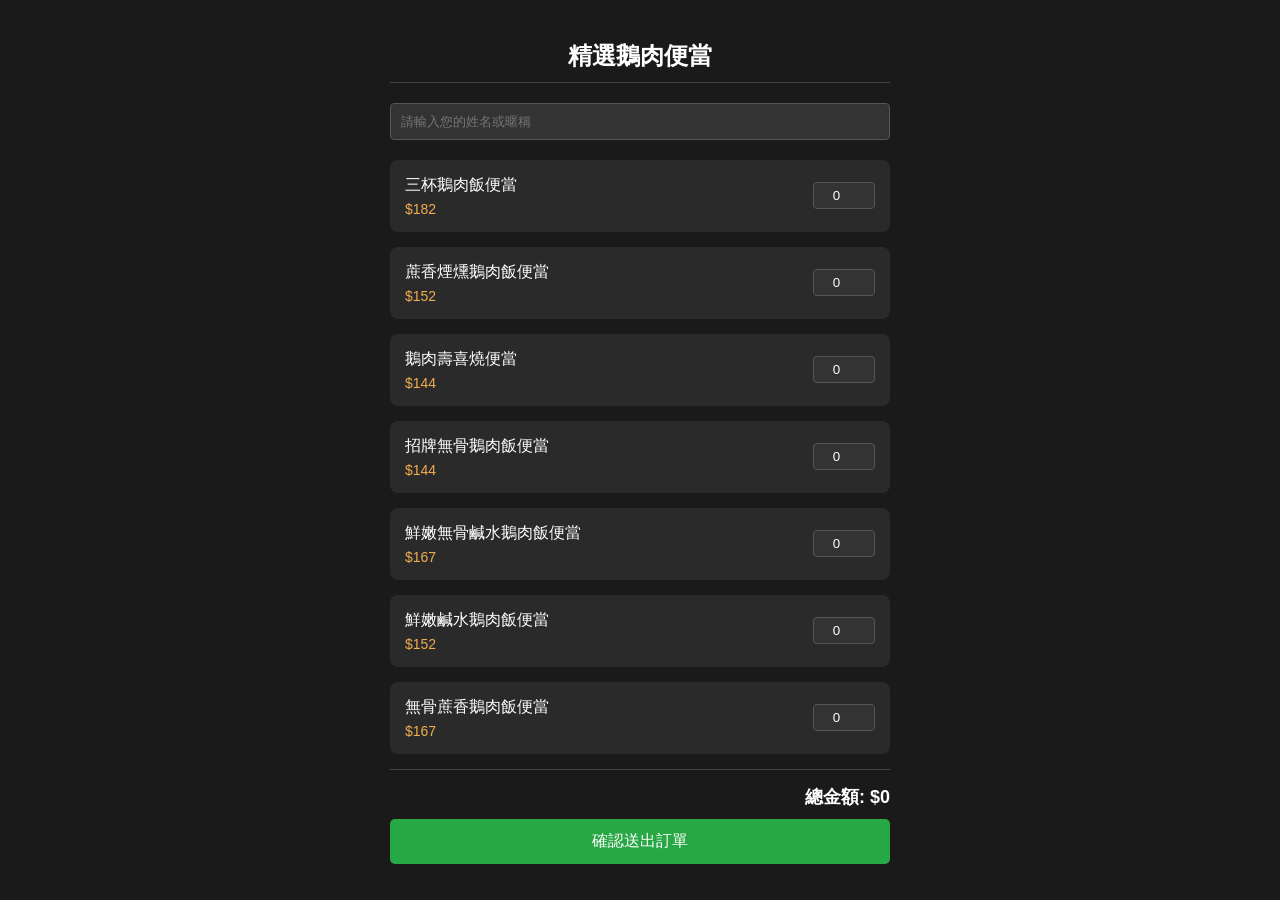
==== index.html @ 9e6af5a5 "Create index.html" ====
<!DOCTYPE html>
<html lang="zh-TW">
<head>
    <meta charset="UTF-8">
    <meta name="viewport" content="width=device-width, initial-scale=1.0">
    <title>精選鵝肉便當 點餐系統</title>
    <style>
        body { font-family: sans-serif; background-color: #1a1a1a; color: #fff; padding: 20px; max-width: 500px; margin: auto; }
        h2 { text-align: center; border-bottom: 1px solid #444; padding-bottom: 10px; }
        .menu-item { display: flex; justify-content: space-between; align-items: center; margin-bottom: 15px; background: #2a2a2a; padding: 15px; border-radius: 8px; }
        .item-info { flex-grow: 1; }
        .item-name { font-size: 16px; margin-bottom: 5px; }
        .item-price { color: #f0ad4e; font-size: 14px; }
        input[type="number"] { width: 50px; padding: 5px; text-align: center; border-radius: 4px; border: 1px solid #555; background: #333; color: white; }
        .input-group { margin-bottom: 20px; }
        .input-group input[type="text"] { width: 100%; padding: 10px; box-sizing: border-box; border-radius: 4px; border: 1px solid #555; background: #333; color: white; }
        .footer { position: sticky; bottom: 0; background: #1a1a1a; padding: 15px 0; border-top: 1px solid #444; }
        .total { font-size: 18px; font-weight: bold; margin-bottom: 10px; text-align: right; }
        button { width: 100%; padding: 12px; background-color: #28a745; color: white; border: none; font-size: 16px; border-radius: 5px; cursor: pointer; }
        button:disabled { background-color: #555; cursor: not-allowed; }
    </style>
</head>
<body>

    <h2>精選鵝肉便當</h2>
    
    <div class="input-group">
        <input type="text" id="userName" placeholder="請輸入您的姓名或暱稱" required>
    </div>

    <div id="menu"></div>

    <div class="footer">
        <div class="total">總金額: $<span id="totalPrice">0</span></div>
        <button id="submitBtn" onclick="submitOrder()">確認送出訂單</button>
    </div>

    <script>
        // 菜單資料
        const menuItems = [
            { id: "item1", name: "三杯鵝肉飯便當", price: 182 },
            { id: "item2", name: "蔗香煙燻鵝肉飯便當", price: 152 },
            { id: "item3", name: "鵝肉壽喜燒便當", price: 144 },
            { id: "item4", name: "招牌無骨鵝肉飯便當", price: 144 },
            { id: "item5", name: "鮮嫩無骨鹹水鵝肉飯便當", price: 167 },
            { id: "item6", name: "鮮嫩鹹水鵝肉飯便當", price: 152 },
            { id: "item7", name: "無骨蔗香鵝肉飯便當", price: 167 }
        ];

        // 渲染菜單
        const menuContainer = document.getElementById('menu');
        menuItems.forEach(item => {
            menuContainer.innerHTML += `
                <div class="menu-item">
                    <div class="item-info">
                        <div class="item-name">${item.name}</div>
                        <div class="item-price">$${item.price}</div>
                    </div>
                    <input type="number" id="${item.id}" min="0" value="0" onchange="calculateTotal()">
                </div>
            `;
        });

        // 計算總金額
        function calculateTotal() {
            let total = 0;
            menuItems.forEach(item => {
                const qty = parseInt(document.getElementById(item.id).value) || 0;
                total += qty * item.price;
            });
            document.getElementById('totalPrice').innerText = total;
        }

        // 送出訂單
        function submitOrder() {
            const userName = document.getElementById('userName').value.trim();
            if (!userName) {
                alert("請輸入姓名！");
                return;
            }

            let orderData = { name: userName, totalPrice: document.getElementById('totalPrice').innerText };
            let hasItem = false;

            menuItems.forEach(item => {
                const qty = parseInt(document.getElementById(item.id).value) || 0;
                orderData[item.id] = qty;
                if (qty > 0) hasItem = true;
            });

            if (!hasItem) {
                alert("請至少點一份餐點！");
                return;
            }

            const btn = document.getElementById('submitBtn');
            btn.innerText = "送出中...";
            btn.disabled = true;

            // ★★★ 請將下方的網址替換為您的 Google Apps Script 部署網址 ★★★
            const scriptUrl = "YOUR_GOOGLE_SCRIPT_URL";

            fetch(scriptUrl, {
                method: 'POST',
                body: JSON.stringify(orderData),
                headers: { 'Content-Type': 'text/plain;charset=utf-8' }
            })
            .then(response => response.json())
            .then(data => {
                if (data.result === "success") {
                    alert("訂單送出成功！");
                    window.location.reload(); // 重置頁面
                }
            })
            .catch(error => {
                alert("送出失敗，請檢查網路連線。");
                btn.innerText = "確認送出訂單";
                btn.disabled = false;
            });
        }
    </script>
</body>
</html>
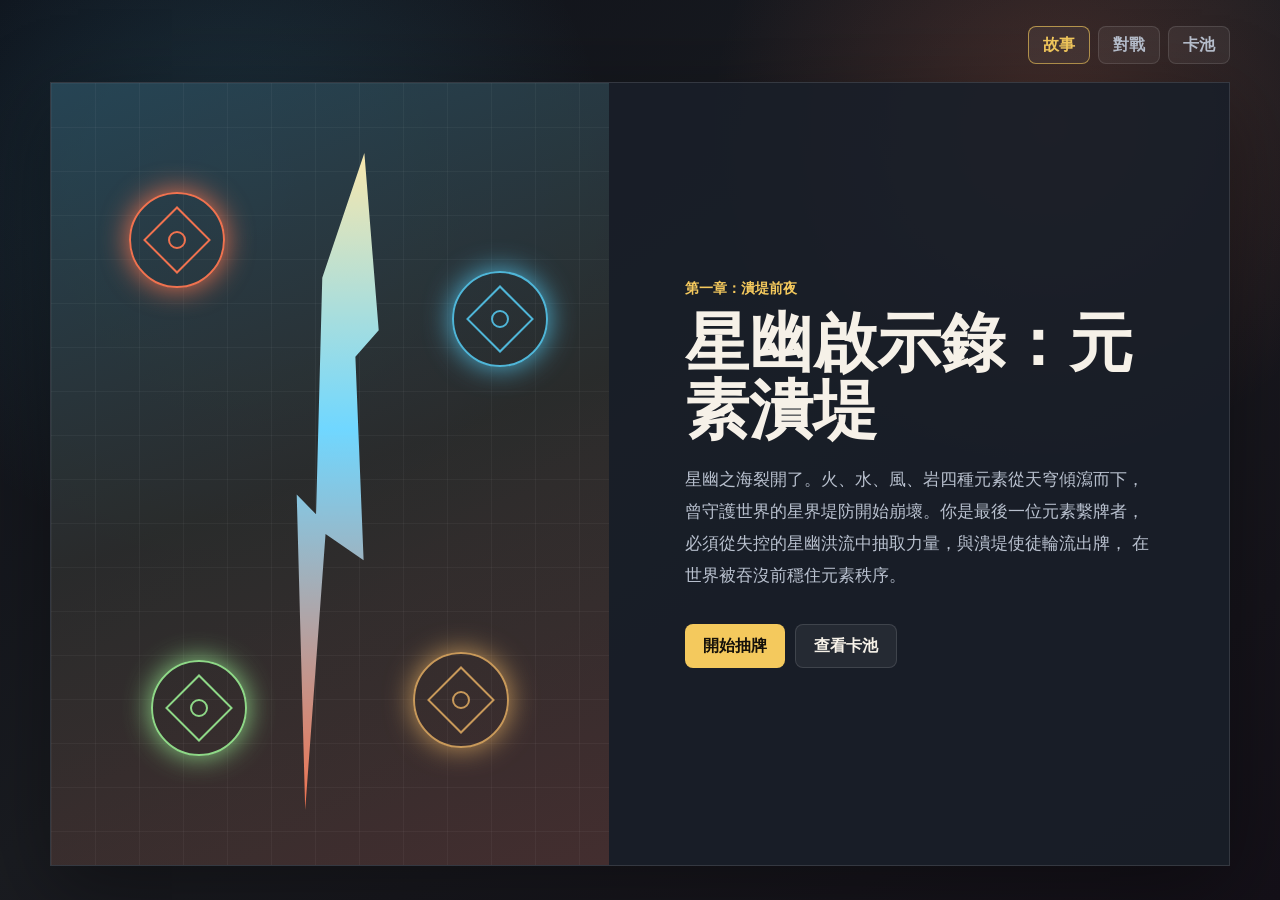
==== commit e79ba84a: "Add files via upload" ====
--- a/index.html
+++ b/index.html
@@ -1,123 +1,110 @@
-<!DOCTYPE html>
-<html lang="zh-TW">
-<head>
-    <meta charset="UTF-8">
-    <meta name="viewport" content="width=device-width, initial-scale=1.0">
-    <title>精選鵝肉便當 點餐系統</title>
-    <style>
-        body { font-family: sans-serif; background-color: #1a1a1a; color: #fff; padding: 20px; max-width: 500px; margin: auto; }
-        h2 { text-align: center; border-bottom: 1px solid #444; padding-bottom: 10px; }
-        .menu-item { display: flex; justify-content: space-between; align-items: center; margin-bottom: 15px; background: #2a2a2a; padding: 15px; border-radius: 8px; }
-        .item-info { flex-grow: 1; }
-        .item-name { font-size: 16px; margin-bottom: 5px; }
-        .item-price { color: #f0ad4e; font-size: 14px; }
-        input[type="number"] { width: 50px; padding: 5px; text-align: center; border-radius: 4px; border: 1px solid #555; background: #333; color: white; }
-        .input-group { margin-bottom: 20px; }
-        .input-group input[type="text"] { width: 100%; padding: 10px; box-sizing: border-box; border-radius: 4px; border: 1px solid #555; background: #333; color: white; }
-        .footer { position: sticky; bottom: 0; background: #1a1a1a; padding: 15px 0; border-top: 1px solid #444; }
-        .total { font-size: 18px; font-weight: bold; margin-bottom: 10px; text-align: right; }
-        button { width: 100%; padding: 12px; background-color: #28a745; color: white; border: none; font-size: 16px; border-radius: 5px; cursor: pointer; }
-        button:disabled { background-color: #555; cursor: not-allowed; }
-    </style>
-</head>
-<body>
+<!doctype html>
+<html lang="zh-Hant">
+  <head>
+    <meta charset="utf-8">
+    <meta name="viewport" content="width=device-width, initial-scale=1">
+    <title>星幽啟示錄：元素潰堤</title>
+    <link rel="stylesheet" href="styles.css">
+  </head>
+  <body>
+    <main class="game-shell">
+      <nav class="top-nav" aria-label="主要頁面">
+        <button class="nav-button is-active" data-view="storyPanel">故事</button>
+        <button class="nav-button" data-view="battlePanel">對戰</button>
+        <button class="nav-button" data-view="libraryPanel">卡池</button>
+      </nav>
 
-    <h2>精選鵝肉便當</h2>
-    
-    <div class="input-group">
-        <input type="text" id="userName" placeholder="請輸入您的姓名或暱稱" required>
-    </div>
+      <section class="story-panel view-panel" id="storyPanel" aria-label="故事序章">
+        <div class="story-art" aria-hidden="true">
+          <div class="rift"></div>
+          <div class="sigil sigil-fire"></div>
+          <div class="sigil sigil-water"></div>
+          <div class="sigil sigil-wind"></div>
+          <div class="sigil sigil-earth"></div>
+        </div>
+        <div class="story-copy">
+          <p class="kicker">第一章：潰堤前夜</p>
+          <h1>星幽啟示錄：元素潰堤</h1>
+          <p>
+            星幽之海裂開了。火、水、風、岩四種元素從天穹傾瀉而下，
+            曾守護世界的星界堤防開始崩壞。你是最後一位元素繫牌者，
+            必須從失控的星幽洪流中抽取力量，與潰堤使徒輪流出牌，
+            在世界被吞沒前穩住元素秩序。
+          </p>
+          <div class="story-actions">
+            <button class="primary-button" id="beginButton">開始抽牌</button>
+            <button class="ghost-button" data-view="libraryPanel">查看卡池</button>
+          </div>
+        </div>
+      </section>
 
-    <div id="menu"></div>
+      <section class="battle-panel view-panel is-hidden" id="battlePanel" aria-label="卡牌對戰">
+        <header class="battle-header">
+          <div>
+            <p class="kicker">星幽裂隙戰</p>
+            <h2>輪流出卡，壓制潰堤</h2>
+          </div>
+          <div class="header-actions">
+            <button class="ghost-button" id="restartButton">重新開始</button>
+          </div>
+        </header>
 
-    <div class="footer">
-        <div class="total">總金額: $<span id="totalPrice">0</span></div>
-        <button id="submitBtn" onclick="submitOrder()">確認送出訂單</button>
-    </div>
+        <div class="deck-strip" aria-label="牌堆狀態">
+          <span>玩家牌堆 <strong id="playerDeckCount">0</strong></span>
+          <span>電腦牌堆 <strong id="enemyDeckCount">0</strong></span>
+          <span>卡池種類 <strong id="poolCount">0</strong></span>
+        </div>
 
-    <script>
-        // 菜單資料
-        const menuItems = [
-            { id: "item1", name: "三杯鵝肉飯便當", price: 182 },
-            { id: "item2", name: "蔗香煙燻鵝肉飯便當", price: 152 },
-            { id: "item3", name: "鵝肉壽喜燒便當", price: 144 },
-            { id: "item4", name: "招牌無骨鵝肉飯便當", price: 144 },
-            { id: "item5", name: "鮮嫩無骨鹹水鵝肉飯便當", price: 167 },
-            { id: "item6", name: "鮮嫩鹹水鵝肉飯便當", price: 152 },
-            { id: "item7", name: "無骨蔗香鵝肉飯便當", price: 167 }
-        ];
+        <div class="scoreboard">
+          <article class="fighter">
+            <span>玩家</span>
+            <strong id="playerHp">30</strong>
+            <small>穩定值</small>
+          </article>
+          <article class="turn-status" id="turnStatus">等待抽牌</article>
+          <article class="fighter opponent">
+            <span>潰堤使徒</span>
+            <strong id="enemyHp">30</strong>
+            <small>崩壞值</small>
+          </article>
+        </div>
 
-        // 渲染菜單
-        const menuContainer = document.getElementById('menu');
-        menuItems.forEach(item => {
-            menuContainer.innerHTML += `
-                <div class="menu-item">
-                    <div class="item-info">
-                        <div class="item-name">${item.name}</div>
-                        <div class="item-price">$${item.price}</div>
-                    </div>
-                    <input type="number" id="${item.id}" min="0" value="0" onchange="calculateTotal()">
-                </div>
-            `;
-        });
+        <div class="table">
+          <section class="zone enemy-zone">
+            <h3>電腦手牌</h3>
+            <div class="enemy-hand" id="enemyHand"></div>
+          </section>
 
-        // 計算總金額
-        function calculateTotal() {
-            let total = 0;
-            menuItems.forEach(item => {
-                const qty = parseInt(document.getElementById(item.id).value) || 0;
-                total += qty * item.price;
-            });
-            document.getElementById('totalPrice').innerText = total;
-        }
+          <section class="duel-line">
+            <div class="played-card" id="playerPlayed">玩家尚未出牌</div>
+            <div class="round-log" id="roundLog">抽牌後，玩家先出卡。</div>
+            <div class="played-card enemy-played" id="enemyPlayed">電腦尚未出牌</div>
+          </section>
 
-        // 送出訂單
-        function submitOrder() {
-            const userName = document.getElementById('userName').value.trim();
-            if (!userName) {
-                alert("請輸入姓名！");
-                return;
-            }
+          <section class="zone player-zone">
+            <div class="zone-title">
+              <h3>玩家手牌</h3>
+              <button class="primary-button" id="drawButton">從卡池抽 5 張牌</button>
+            </div>
+            <div class="hand" id="playerHand"></div>
+          </section>
+        </div>
+      </section>
 
-            let orderData = { name: userName, totalPrice: document.getElementById('totalPrice').innerText };
-            let hasItem = false;
+      <section class="library-panel view-panel is-hidden" id="libraryPanel" aria-label="卡片預覽">
+        <header class="battle-header">
+          <div>
+            <p class="kicker">元素卡池</p>
+            <h2>卡片預覽與管理基礎</h2>
+          </div>
+          <button class="primary-button" data-view="battlePanel">回到對戰</button>
+        </header>
+        <div class="library-summary" id="librarySummary"></div>
+        <div class="library-grid" id="cardLibrary"></div>
+      </section>
+    </main>
 
-            menuItems.forEach(item => {
-                const qty = parseInt(document.getElementById(item.id).value) || 0;
-                orderData[item.id] = qty;
-                if (qty > 0) hasItem = true;
-            });
-
-            if (!hasItem) {
-                alert("請至少點一份餐點！");
-                return;
-            }
-
-            const btn = document.getElementById('submitBtn');
-            btn.innerText = "送出中...";
-            btn.disabled = true;
-
-            // ★★★ 請將下方的網址替換為您的 Google Apps Script 部署網址 ★★★
-            const scriptUrl = "YOUR_GOOGLE_SCRIPT_URL";
-
-            fetch(scriptUrl, {
-                method: 'POST',
-                body: JSON.stringify(orderData),
-                headers: { 'Content-Type': 'text/plain;charset=utf-8' }
-            })
-            .then(response => response.json())
-            .then(data => {
-                if (data.result === "success") {
-                    alert("訂單送出成功！");
-                    window.location.reload(); // 重置頁面
-                }
-            })
-            .catch(error => {
-                alert("送出失敗，請檢查網路連線。");
-                btn.innerText = "確認送出訂單";
-                btn.disabled = false;
-            });
-        }
-    </script>
-</body>
+    <script src="data/cardPool.js"></script>
+    <script src="script.js"></script>
+  </body>
 </html>
--- a/styles.css
+++ b/styles.css
@@ -0,0 +1,542 @@
+:root {
+  color-scheme: dark;
+  font-family: "Microsoft JhengHei", "Noto Sans TC", system-ui, sans-serif;
+  --bg: #10131a;
+  --panel: rgba(25, 30, 41, 0.9);
+  --panel-strong: #202636;
+  --line: rgba(255, 255, 255, 0.12);
+  --text: #f6f1e8;
+  --muted: #b9c1cf;
+  --accent: #f4c95d;
+  --danger: #ef6f6c;
+  --water: #4fb6d8;
+  --wind: #8ed887;
+  --earth: #c8995a;
+  --fire: #f0724f;
+  --collapse: #d66ce8;
+}
+
+* {
+  box-sizing: border-box;
+}
+
+body {
+  margin: 0;
+  min-height: 100vh;
+  color: var(--text);
+  background:
+    radial-gradient(circle at 18% 20%, rgba(79, 182, 216, 0.18), transparent 30%),
+    radial-gradient(circle at 82% 14%, rgba(240, 114, 79, 0.2), transparent 26%),
+    linear-gradient(145deg, #0d1018 0%, #1a1c21 48%, #141018 100%);
+}
+
+button {
+  border: 0;
+  color: inherit;
+  font: inherit;
+  cursor: pointer;
+}
+
+.game-shell {
+  width: min(1180px, calc(100% - 32px));
+  min-height: 100vh;
+  margin: 0 auto;
+  padding: 24px 0 32px;
+  display: grid;
+  align-items: center;
+  gap: 14px;
+}
+
+.top-nav {
+  display: flex;
+  gap: 8px;
+  justify-content: flex-end;
+}
+
+.nav-button {
+  min-height: 38px;
+  border: 1px solid var(--line);
+  border-radius: 8px;
+  padding: 0 14px;
+  background: rgba(255, 255, 255, 0.06);
+  color: var(--muted);
+  font-weight: 800;
+}
+
+.nav-button.is-active {
+  border-color: rgba(244, 201, 93, 0.65);
+  color: var(--accent);
+}
+
+.story-panel,
+.battle-panel,
+.library-panel {
+  overflow: hidden;
+  border: 1px solid var(--line);
+  background: var(--panel);
+  box-shadow: 0 24px 80px rgba(0, 0, 0, 0.38);
+}
+
+.story-panel {
+  min-height: calc(100vh - 116px);
+  display: grid;
+  grid-template-columns: minmax(300px, 0.9fr) minmax(340px, 1fr);
+}
+
+.story-art {
+  position: relative;
+  min-height: 420px;
+  background:
+    linear-gradient(rgba(255, 255, 255, 0.04) 1px, transparent 1px),
+    linear-gradient(90deg, rgba(255, 255, 255, 0.04) 1px, transparent 1px),
+    linear-gradient(160deg, rgba(79, 182, 216, 0.25), rgba(244, 201, 93, 0.08), rgba(240, 114, 79, 0.2));
+  background-size: 44px 44px, 44px 44px, auto;
+}
+
+.rift {
+  position: absolute;
+  inset: 9% 38% 7% 40%;
+  transform: skewX(-8deg);
+  background: linear-gradient(#f8e7ad, #70d7ff 42%, #f0724f);
+  filter: drop-shadow(0 0 28px rgba(112, 215, 255, 0.7));
+  clip-path: polygon(36% 0, 68% 27%, 52% 31%, 82% 62%, 48% 58%, 63% 100%, 20% 52%, 38% 55%, 16% 19%);
+}
+
+.sigil {
+  position: absolute;
+  width: 96px;
+  aspect-ratio: 1;
+  border: 2px solid currentColor;
+  border-radius: 50%;
+  box-shadow: 0 0 28px currentColor;
+}
+
+.sigil::before,
+.sigil::after {
+  content: "";
+  position: absolute;
+  inset: 22px;
+  border: 2px solid currentColor;
+  transform: rotate(45deg);
+}
+
+.sigil::after {
+  inset: 37px;
+  border-radius: 50%;
+  transform: none;
+}
+
+.sigil-fire {
+  top: 14%;
+  left: 14%;
+  color: var(--fire);
+}
+
+.sigil-water {
+  right: 11%;
+  top: 24%;
+  color: var(--water);
+}
+
+.sigil-wind {
+  left: 18%;
+  bottom: 14%;
+  color: var(--wind);
+}
+
+.sigil-earth {
+  right: 18%;
+  bottom: 15%;
+  color: var(--earth);
+}
+
+.story-copy {
+  padding: clamp(32px, 6vw, 76px);
+  display: flex;
+  flex-direction: column;
+  justify-content: center;
+}
+
+.kicker {
+  margin: 0 0 12px;
+  color: var(--accent);
+  font-size: 0.86rem;
+  font-weight: 700;
+  letter-spacing: 0;
+}
+
+h1,
+h2,
+h3,
+p {
+  margin-top: 0;
+}
+
+h1 {
+  margin-bottom: 20px;
+  font-size: clamp(2.2rem, 5vw, 4.8rem);
+  line-height: 1.05;
+}
+
+h2 {
+  margin-bottom: 0;
+  font-size: clamp(1.45rem, 3vw, 2.3rem);
+}
+
+h3 {
+  margin-bottom: 12px;
+  font-size: 1rem;
+  color: var(--muted);
+}
+
+.story-copy p:not(.kicker) {
+  max-width: 58ch;
+  color: var(--muted);
+  font-size: 1.05rem;
+  line-height: 1.9;
+}
+
+.story-actions,
+.header-actions {
+  display: flex;
+  flex-wrap: wrap;
+  gap: 10px;
+  margin-top: 16px;
+}
+
+.header-actions {
+  margin-top: 0;
+}
+
+.primary-button,
+.ghost-button {
+  min-height: 44px;
+  border-radius: 8px;
+  padding: 0 18px;
+  font-weight: 800;
+}
+
+.primary-button {
+  background: var(--accent);
+  color: #15110a;
+}
+
+.primary-button:disabled {
+  cursor: default;
+  opacity: 0.45;
+}
+
+.ghost-button {
+  border: 1px solid var(--line);
+  background: rgba(255, 255, 255, 0.06);
+}
+
+.is-hidden {
+  display: none;
+}
+
+.battle-panel,
+.library-panel {
+  min-height: calc(100vh - 116px);
+  padding: clamp(18px, 3vw, 32px);
+}
+
+.battle-header,
+.zone-title,
+.scoreboard,
+.duel-line,
+.deck-strip,
+.library-summary {
+  display: flex;
+  align-items: center;
+  justify-content: space-between;
+  gap: 16px;
+}
+
+.deck-strip,
+.library-summary {
+  margin-top: 18px;
+  border: 1px solid var(--line);
+  border-radius: 8px;
+  padding: 12px 16px;
+  background: rgba(255, 255, 255, 0.05);
+  color: var(--muted);
+}
+
+.deck-strip strong,
+.library-summary strong {
+  color: var(--accent);
+}
+
+.scoreboard {
+  margin: 24px 0;
+}
+
+.fighter,
+.turn-status {
+  min-height: 86px;
+  border: 1px solid var(--line);
+  border-radius: 8px;
+  background: rgba(255, 255, 255, 0.06);
+  padding: 16px;
+}
+
+.fighter {
+  width: min(240px, 30%);
+  display: grid;
+  gap: 4px;
+}
+
+.fighter span,
+.fighter small {
+  color: var(--muted);
+}
+
+.fighter strong {
+  font-size: 2rem;
+}
+
+.opponent strong {
+  color: var(--danger);
+}
+
+.turn-status {
+  flex: 1;
+  display: grid;
+  place-items: center;
+  color: var(--accent);
+  text-align: center;
+  font-weight: 800;
+}
+
+.table {
+  display: grid;
+  gap: 18px;
+}
+
+.zone {
+  border: 1px solid var(--line);
+  border-radius: 8px;
+  background: rgba(255, 255, 255, 0.04);
+  padding: 18px;
+}
+
+.hand,
+.enemy-hand,
+.library-grid {
+  display: grid;
+  grid-template-columns: repeat(5, minmax(120px, 1fr));
+  gap: 12px;
+}
+
+.library-grid {
+  grid-template-columns: repeat(auto-fit, minmax(210px, 1fr));
+  margin-top: 18px;
+}
+
+.enemy-hand {
+  grid-template-columns: repeat(5, minmax(72px, 1fr));
+}
+
+.card,
+.card-back,
+.played-card {
+  min-height: 164px;
+  border: 1px solid var(--line);
+  border-radius: 8px;
+  background: var(--panel-strong);
+}
+
+.card {
+  padding: 14px;
+  text-align: left;
+  transition: transform 160ms ease, border-color 160ms ease;
+}
+
+button.card:hover,
+button.card:focus-visible {
+  border-color: var(--accent);
+  outline: none;
+  transform: translateY(-3px);
+}
+
+.card strong {
+  display: block;
+  margin-bottom: 8px;
+  font-size: 1rem;
+}
+
+.card span {
+  display: inline-flex;
+  margin-bottom: 12px;
+  border-radius: 999px;
+  padding: 4px 8px;
+  background: rgba(255, 255, 255, 0.08);
+  color: var(--muted);
+  font-size: 0.8rem;
+}
+
+.card p {
+  margin-bottom: 14px;
+  color: var(--muted);
+  font-size: 0.9rem;
+  line-height: 1.55;
+}
+
+.card em {
+  color: var(--accent);
+  font-style: normal;
+  font-weight: 800;
+}
+
+.preview-card {
+  min-height: 290px;
+}
+
+.preview-card small {
+  display: block;
+  margin-top: 12px;
+  color: #d7d0c2;
+  line-height: 1.55;
+}
+
+.card-stats {
+  display: grid;
+  gap: 6px;
+  margin: 16px 0 0;
+}
+
+.card-stats div {
+  display: flex;
+  justify-content: space-between;
+  gap: 10px;
+  border-top: 1px solid var(--line);
+  padding-top: 6px;
+}
+
+.card-stats dt,
+.card-stats dd {
+  margin: 0;
+  color: var(--muted);
+  font-size: 0.82rem;
+}
+
+.card-stats dd {
+  color: var(--text);
+}
+
+.fire {
+  box-shadow: inset 0 5px 0 var(--fire);
+}
+
+.water {
+  box-shadow: inset 0 5px 0 var(--water);
+}
+
+.wind {
+  box-shadow: inset 0 5px 0 var(--wind);
+}
+
+.earth {
+  box-shadow: inset 0 5px 0 var(--earth);
+}
+
+.star {
+  box-shadow: inset 0 5px 0 var(--accent);
+}
+
+.collapse {
+  box-shadow: inset 0 5px 0 var(--collapse);
+}
+
+.card-back {
+  display: grid;
+  place-items: center;
+  color: rgba(255, 255, 255, 0.42);
+  font-size: 2rem;
+  font-weight: 900;
+}
+
+.duel-line {
+  align-items: stretch;
+}
+
+.played-card,
+.round-log {
+  flex: 1;
+  padding: 18px;
+}
+
+.played-card {
+  display: grid;
+  align-content: center;
+  color: var(--muted);
+}
+
+.round-log {
+  min-height: 164px;
+  border-radius: 8px;
+  background: rgba(244, 201, 93, 0.1);
+  color: #f9e8b9;
+  line-height: 1.65;
+}
+
+.log-line {
+  display: inline;
+}
+
+.log-player {
+  color: #a9ddff;
+}
+
+.log-enemy {
+  color: #ff9b92;
+}
+
+.log-system {
+  color: #f9e8b9;
+}
+
+@media (max-width: 820px) {
+  .game-shell {
+    width: min(100% - 20px, 1180px);
+    padding: 10px 0;
+  }
+
+  .top-nav {
+    justify-content: stretch;
+  }
+
+  .nav-button {
+    flex: 1;
+  }
+
+  .story-panel {
+    min-height: calc(100vh - 70px);
+    grid-template-columns: 1fr;
+  }
+
+  .story-art {
+    min-height: 260px;
+  }
+
+  .battle-header,
+  .scoreboard,
+  .duel-line,
+  .zone-title,
+  .deck-strip,
+  .library-summary {
+    align-items: stretch;
+    flex-direction: column;
+  }
+
+  .fighter {
+    width: 100%;
+  }
+
+  .hand,
+  .enemy-hand,
+  .library-grid {
+    grid-template-columns: 1fr;
+  }
+}
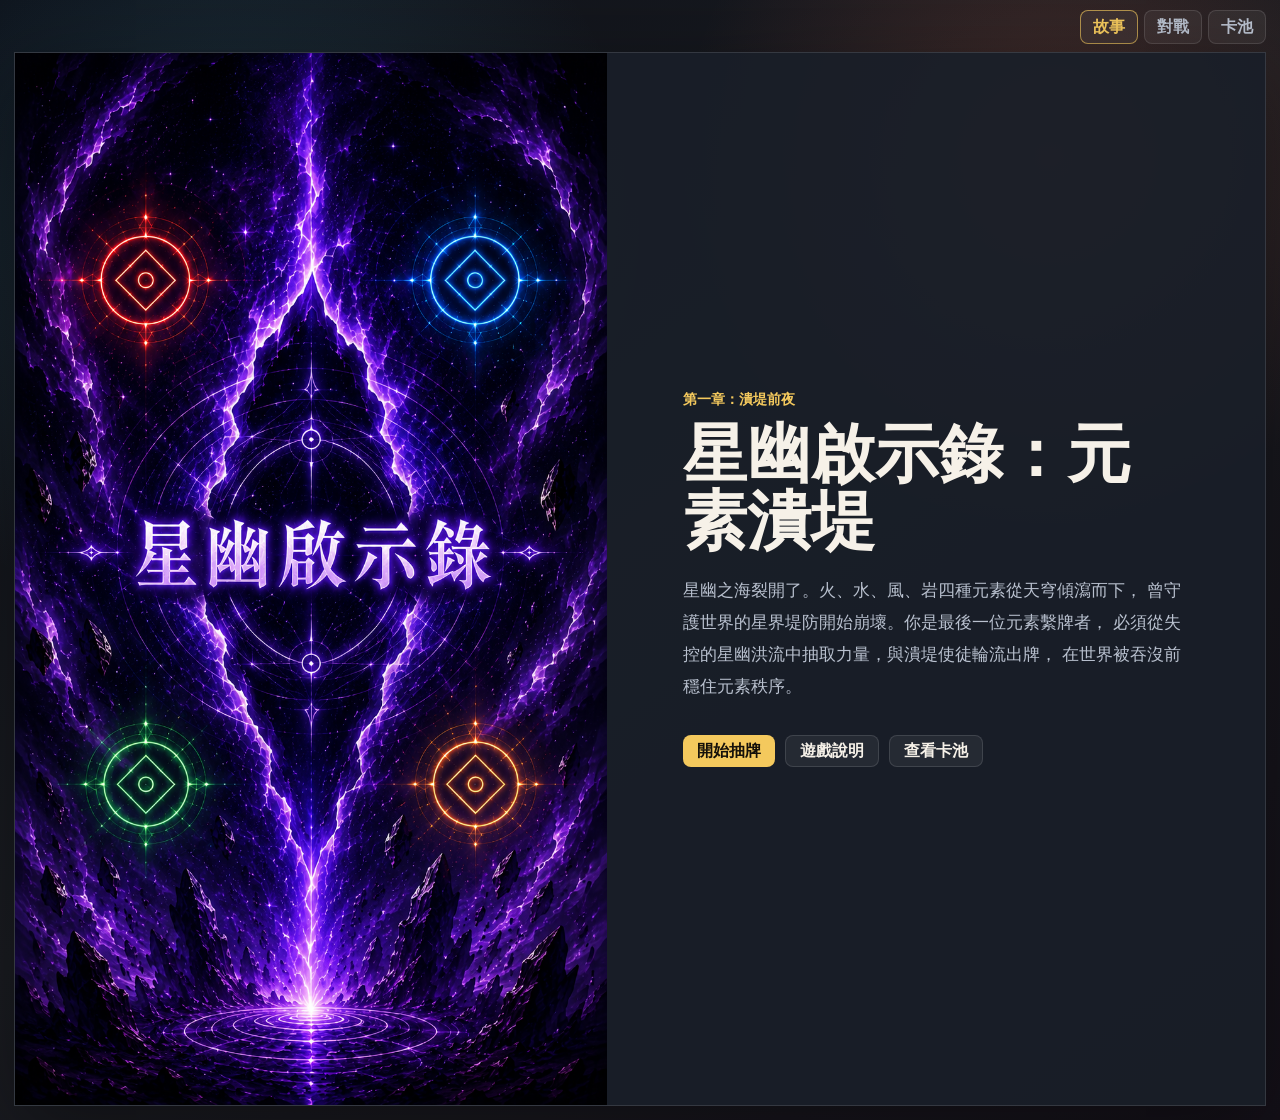
==== commit 2a5fa9a0: "Add files via upload" ====
--- a/index.html
+++ b/index.html
@@ -16,11 +16,7 @@
 
       <section class="story-panel view-panel" id="storyPanel" aria-label="故事序章">
         <div class="story-art" aria-hidden="true">
-          <div class="rift"></div>
-          <div class="sigil sigil-fire"></div>
-          <div class="sigil sigil-water"></div>
-          <div class="sigil sigil-wind"></div>
-          <div class="sigil sigil-earth"></div>
+          <img src="source-materials/images/ui/story-rift-cover.png" alt="">
         </div>
         <div class="story-copy">
           <p class="kicker">第一章：潰堤前夜</p>
@@ -33,7 +29,66 @@
           </p>
           <div class="story-actions">
             <button class="primary-button" id="beginButton">開始抽牌</button>
+            <button class="ghost-button" id="rulesButton" type="button">遊戲說明</button>
             <button class="ghost-button" data-view="libraryPanel">查看卡池</button>
+          </div>
+        </div>
+      </section>
+
+      <section class="rules-panel is-hidden" id="rulesPanel" aria-label="遊戲說明">
+        <div class="rules-dialog" role="dialog" aria-modal="true" aria-labelledby="rulesTitle">
+          <header class="rules-header">
+            <div>
+              <p class="kicker">星幽裂隙戰規則</p>
+              <h2 id="rulesTitle">遊戲說明</h2>
+            </div>
+            <button class="ghost-button" id="rulesCloseButton" type="button">關閉</button>
+          </header>
+
+          <div class="rules-content">
+            <section>
+              <h3>勝利目標</h3>
+              <p>玩家與潰堤使徒輪流出牌，將對方生命壓到 0。角色有兩個階段：第一階段被擊破後會轉入神獸型態並恢復 15 點生命；第二階段再次被擊破才會真正落敗。</p>
+            </section>
+
+            <section>
+              <h3>開局與抽牌</h3>
+              <p>開局先選一位元素使者，再抽 5 張起手牌。起手牌只會出現普通戰鬥卡，不會抽到神獸卡或元素使卡。第一輪 5 張手牌打完後，補牌會改為每次 2 張。</p>
+            </section>
+
+            <section>
+              <h3>牌池階段</h3>
+              <ul>
+                <li>起手階段：只會抽到普通戰鬥卡。</li>
+                <li>第一輪手牌打完後：神獸型態卡會混入雙方牌堆。</li>
+                <li>召喚元素使後：元素使卡會混入雙方牌堆。</li>
+              </ul>
+            </section>
+
+            <section>
+              <h3>出牌與效果</h3>
+              <p>玩家先出一張牌，電腦會在 3 秒後出牌。卡片的力量會造成傷害；有些卡會回復、增加護盾、先手加成，或造成反噬傷害。護盾會先抵擋一般傷害，但無法抵擋反噬、虛無與狂暴傷害。</p>
+            </section>
+
+            <section>
+              <h3>元素共鳴</h3>
+              <p>打出與目前元素使者同屬性的牌會累積 1 點共鳴；星幽與崩壞卡也會提供通用共鳴。共鳴達到 2 / 2 後，可以使用「召喚元素使」。</p>
+            </section>
+
+            <section>
+              <h3>召喚元素使</h3>
+              <p>召喚元素使會把元素使卡混入雙方牌堆，之後補牌才有機會抽到元素使卡。召喚時也會觸發該元素使的輔助效果，例如回復、護盾或反噬。</p>
+            </section>
+
+            <section>
+              <h3>神獸型態卡</h3>
+              <p>神獸卡不是起手牌。必須等第一輪手牌打完後，神獸型態卡才會進入牌堆。抽到神獸卡後可以像一般卡牌一樣打出，通常擁有較高力量或更強的附加效果。</p>
+            </section>
+
+            <section>
+              <h3>結束回合、虛無與狂暴</h3>
+              <p>沒有想出的牌時可以結束回合。牌堆與手牌都耗盡時會進入虛無吞噬，每輪受到逐步增加的不可防禦傷害。第 8 回合起進入元素狂暴，雙方每回合都會受到 4 點不可防禦傷害。</p>
+            </section>
           </div>
         </div>
       </section>
@@ -49,27 +104,45 @@
           </div>
         </header>
 
-        <div class="deck-strip" aria-label="牌堆狀態">
-          <span>玩家牌堆 <strong id="playerDeckCount">0</strong></span>
-          <span>電腦牌堆 <strong id="enemyDeckCount">0</strong></span>
-          <span>卡池種類 <strong id="poolCount">0</strong></span>
-        </div>
-
-        <div class="scoreboard">
-          <article class="fighter">
-            <span>玩家</span>
-            <strong id="playerHp">30</strong>
-            <small>穩定值</small>
-          </article>
-          <article class="turn-status" id="turnStatus">等待抽牌</article>
-          <article class="fighter opponent">
-            <span>潰堤使徒</span>
-            <strong id="enemyHp">30</strong>
-            <small>崩壞值</small>
-          </article>
-        </div>
-
-        <div class="table">
+        <div class="battle-layout">
+          <aside class="battle-sidebar">
+            <section class="envoy-select" aria-label="元素使者選擇">
+              <img class="envoy-portrait" id="selectedEnvoyPortrait" src="source-materials/images/envoys/fire_envoy_full.png" alt="火元素使者">
+              <div class="envoy-info">
+                <p class="kicker">元素使者</p>
+                <strong id="selectedEnvoyName">火焰女王</strong>
+                <p id="selectedEnvoyEffect">打出火元素卡可累積共鳴，滿載後召喚熾炎鳳凰。</p>
+              </div>
+              <div class="envoy-buttons" id="envoyButtons"></div>
+            </section>
+
+            <div class="deck-strip" aria-label="牌堆狀態">
+              <span>玩家牌堆 <strong id="playerDeckCount">0</strong></span>
+              <span>電腦牌堆 <strong id="enemyDeckCount">0</strong></span>
+              <span>卡池種類 <strong id="poolCount">0</strong></span>
+            </div>
+
+            <div class="battle-meters" aria-label="戰局狀態">
+              <article>
+                <span>玩家階段</span>
+                <strong id="playerPhase">一階</strong>
+              </article>
+              <article>
+                <span>元素共鳴</span>
+                <strong id="resonanceMeter">0 / 2</strong>
+              </article>
+              <article>
+                <span>回合</span>
+                <strong id="turnCounter">0</strong>
+              </article>
+              <article>
+                <span>敵方階段</span>
+                <strong id="enemyPhase">一階</strong>
+              </article>
+            </div>
+          </aside>
+
+          <section class="battle-arena" aria-label="星幽裂隙戰場">
           <section class="zone enemy-zone">
             <h3>電腦手牌</h3>
             <div class="enemy-hand" id="enemyHand"></div>
@@ -81,12 +154,33 @@
             <div class="played-card enemy-played" id="enemyPlayed">電腦尚未出牌</div>
           </section>
 
+          <div class="scoreboard">
+            <article class="fighter">
+              <span>玩家</span>
+              <strong id="playerHp">30</strong>
+              <small>穩定值</small>
+            </article>
+            <article class="turn-status" id="turnStatus">等待抽牌</article>
+            <article class="fighter opponent">
+              <span>潰堤使徒</span>
+              <strong id="enemyHp">30</strong>
+              <small>崩壞值</small>
+            </article>
+          </div>
+
+          <div class="special-actions">
+            <button class="primary-button" id="summonButton" disabled>召喚元素使</button>
+            <button class="ghost-button" id="passButton" disabled>結束回合</button>
+            <span id="hazardStatus">尚未進入虛無或狂暴。</span>
+          </div>
+
           <section class="zone player-zone">
             <div class="zone-title">
               <h3>玩家手牌</h3>
               <button class="primary-button" id="drawButton">從卡池抽 5 張牌</button>
             </div>
             <div class="hand" id="playerHand"></div>
+          </section>
           </section>
         </div>
       </section>
--- a/styles.css
+++ b/styles.css
@@ -1,4 +1,4 @@
-:root {
+﻿:root {
   color-scheme: dark;
   font-family: "Microsoft JhengHei", "Noto Sans TC", system-ui, sans-serif;
   --bg: #10131a;
@@ -12,7 +12,10 @@
   --water: #4fb6d8;
   --wind: #8ed887;
   --earth: #c8995a;
-  --fire: #f0724f;
+  --fire: #f0724f;
+  --lightning: #a46cff;
+  --light: #f2d36b;
+  --dark: #7b5aa6;
   --collapse: #d66ce8;
 }
 
@@ -86,68 +89,16 @@
 .story-art {
   position: relative;
   min-height: 420px;
-  background:
-    linear-gradient(rgba(255, 255, 255, 0.04) 1px, transparent 1px),
-    linear-gradient(90deg, rgba(255, 255, 255, 0.04) 1px, transparent 1px),
-    linear-gradient(160deg, rgba(79, 182, 216, 0.25), rgba(244, 201, 93, 0.08), rgba(240, 114, 79, 0.2));
-  background-size: 44px 44px, 44px 44px, auto;
-}
-
-.rift {
-  position: absolute;
-  inset: 9% 38% 7% 40%;
-  transform: skewX(-8deg);
-  background: linear-gradient(#f8e7ad, #70d7ff 42%, #f0724f);
-  filter: drop-shadow(0 0 28px rgba(112, 215, 255, 0.7));
-  clip-path: polygon(36% 0, 68% 27%, 52% 31%, 82% 62%, 48% 58%, 63% 100%, 20% 52%, 38% 55%, 16% 19%);
-}
-
-.sigil {
-  position: absolute;
-  width: 96px;
-  aspect-ratio: 1;
-  border: 2px solid currentColor;
-  border-radius: 50%;
-  box-shadow: 0 0 28px currentColor;
-}
-
-.sigil::before,
-.sigil::after {
-  content: "";
-  position: absolute;
-  inset: 22px;
-  border: 2px solid currentColor;
-  transform: rotate(45deg);
-}
-
-.sigil::after {
-  inset: 37px;
-  border-radius: 50%;
-  transform: none;
-}
-
-.sigil-fire {
-  top: 14%;
-  left: 14%;
-  color: var(--fire);
-}
-
-.sigil-water {
-  right: 11%;
-  top: 24%;
-  color: var(--water);
-}
-
-.sigil-wind {
-  left: 18%;
-  bottom: 14%;
-  color: var(--wind);
-}
-
-.sigil-earth {
-  right: 18%;
-  bottom: 15%;
-  color: var(--earth);
+  background: #0b0714;
+}
+
+.story-art img {
+  display: block;
+  width: 100%;
+  height: 100%;
+  min-height: inherit;
+  object-fit: cover;
+  object-position: center;
 }
 
 .story-copy {
@@ -229,6 +180,73 @@
 .ghost-button {
   border: 1px solid var(--line);
   background: rgba(255, 255, 255, 0.06);
+}
+
+.rules-panel {
+  position: fixed;
+  inset: 0;
+  z-index: 20;
+  display: grid;
+  place-items: center;
+  padding: 20px;
+  background: rgba(6, 8, 13, 0.76);
+}
+
+.rules-dialog {
+  width: min(900px, 100%);
+  max-height: min(760px, calc(100vh - 40px));
+  overflow: hidden;
+  border: 1px solid rgba(244, 201, 93, 0.35);
+  border-radius: 8px;
+  background: #171d29;
+  box-shadow: 0 24px 90px rgba(0, 0, 0, 0.55);
+}
+
+.rules-header {
+  display: flex;
+  align-items: center;
+  justify-content: space-between;
+  gap: 16px;
+  border-bottom: 1px solid var(--line);
+  padding: 18px 20px;
+}
+
+.rules-header h2 {
+  font-size: 1.6rem;
+}
+
+.rules-content {
+  max-height: calc(min(760px, 100vh - 40px) - 94px);
+  overflow: auto;
+  display: grid;
+  grid-template-columns: repeat(2, minmax(0, 1fr));
+  gap: 16px;
+  padding: 20px;
+}
+
+.rules-content section {
+  border-left: 3px solid rgba(244, 201, 93, 0.48);
+  padding-left: 14px;
+}
+
+.rules-content h3 {
+  margin-bottom: 8px;
+  color: var(--accent);
+}
+
+.rules-content p,
+.rules-content ul {
+  margin: 0;
+  color: #d7d0c2;
+  line-height: 1.7;
+}
+
+.rules-content ul {
+  padding-left: 20px;
+}
+
+.rules-content li + li {
+  margin-top: 6px;
 }
 
 .is-hidden {
@@ -254,7 +272,10 @@
 }
 
 .deck-strip,
-.library-summary {
+.library-summary,
+.envoy-select,
+.battle-meters,
+.special-actions {
   margin-top: 18px;
   border: 1px solid var(--line);
   border-radius: 8px;
@@ -264,8 +285,120 @@
 }
 
 .deck-strip strong,
-.library-summary strong {
+.library-summary strong,
+.envoy-select strong,
+.battle-meters strong {
   color: var(--accent);
+}
+
+.envoy-select,
+.special-actions {
+  display: flex;
+  align-items: center;
+  justify-content: space-between;
+  gap: 14px;
+}
+
+.envoy-portrait {
+  width: 76px;
+  height: 76px;
+  flex: 0 0 auto;
+  border: 1px solid var(--line);
+  border-radius: 8px;
+  object-fit: cover;
+  object-position: top center;
+  background: #0d1018;
+}
+
+.envoy-info {
+  min-width: 0;
+  display: grid;
+  gap: 4px;
+}
+
+.envoy-info p {
+  margin: 0;
+}
+
+.envoy-info #selectedEnvoyEffect {
+  max-width: 78ch;
+  color: #d7d0c2;
+  font-size: 0.86rem;
+  line-height: 1.45;
+}
+
+.envoy-buttons {
+  display: flex;
+  flex-wrap: wrap;
+  gap: 8px;
+  justify-content: flex-end;
+}
+
+.envoy-button {
+  position: relative;
+  width: 46px;
+  height: 46px;
+  overflow: hidden;
+  border: 1px solid var(--line);
+  border-radius: 8px;
+  background: rgba(255, 255, 255, 0.06);
+  color: var(--text);
+  font-weight: 900;
+}
+
+.envoy-button img {
+  display: block;
+  width: 100%;
+  height: 100%;
+  object-fit: cover;
+  object-position: top center;
+}
+
+.envoy-button span {
+  position: absolute;
+  right: 3px;
+  bottom: 3px;
+  display: grid;
+  min-width: 18px;
+  height: 18px;
+  place-items: center;
+  border-radius: 999px;
+  background: rgba(12, 15, 22, 0.78);
+  color: #fff8db;
+  font-size: 0.72rem;
+  line-height: 1;
+}
+
+.envoy-button.is-active {
+  border-color: var(--accent);
+  background: rgba(244, 201, 93, 0.16);
+}
+
+.envoy-button:disabled {
+  cursor: default;
+  opacity: 0.72;
+}
+
+.battle-meters {
+  display: grid;
+  grid-template-columns: repeat(4, minmax(0, 1fr));
+  gap: 10px;
+}
+
+.battle-meters article {
+  display: grid;
+  gap: 4px;
+  border-left: 3px solid var(--line);
+  padding-left: 10px;
+}
+
+.battle-meters span,
+.special-actions span {
+  font-size: 0.84rem;
+}
+
+.battle-meters strong {
+  font-size: 1.05rem;
 }
 
 .scoreboard {
@@ -348,9 +481,10 @@
 }
 
 .card {
-  padding: 14px;
+  overflow: hidden;
+  padding: 0;
   text-align: left;
-  transition: transform 160ms ease, border-color 160ms ease;
+  transition: transform 160ms ease, border-color 160ms ease, box-shadow 160ms ease;
 }
 
 button.card:hover,
@@ -358,39 +492,74 @@
   border-color: var(--accent);
   outline: none;
   transform: translateY(-3px);
-}
-
-.card strong {
+  box-shadow: 0 16px 34px rgba(0, 0, 0, 0.28);
+}
+
+button.card:disabled {
+  cursor: default;
+  opacity: 0.72;
+  transform: none;
+}
+
+.card-frame {
+  display: grid;
+  min-height: 100%;
+  background: #131924;
+}
+
+.card-art {
   display: block;
-  margin-bottom: 8px;
-  font-size: 1rem;
-}
-
-.card span {
+  width: 100%;
+  aspect-ratio: 2 / 3;
+  object-fit: cover;
+  background: #0d1018;
+}
+
+.card-caption {
+  display: grid;
+  gap: 8px;
+  padding: 12px;
+}
+
+.card-title-row {
+  display: flex;
+  align-items: flex-start;
+  justify-content: space-between;
+  gap: 8px;
+}
+
+.card-caption strong {
+  display: block;
+  font-size: 0.98rem;
+  line-height: 1.3;
+}
+
+.card-caption span {
   display: inline-flex;
-  margin-bottom: 12px;
+  flex: 0 0 auto;
   border-radius: 999px;
-  padding: 4px 8px;
+  padding: 3px 8px;
   background: rgba(255, 255, 255, 0.08);
   color: var(--muted);
-  font-size: 0.8rem;
-}
-
-.card p {
-  margin-bottom: 14px;
+  font-size: 0.78rem;
+}
+
+.card-caption p {
+  margin: 0;
   color: var(--muted);
-  font-size: 0.9rem;
-  line-height: 1.55;
-}
-
-.card em {
+  font-size: 0.86rem;
+  line-height: 1.5;
+}
+
+.card-caption em {
   color: var(--accent);
+  font-size: 0.86rem;
   font-style: normal;
   font-weight: 800;
 }
 
 .preview-card {
-  min-height: 290px;
+  min-height: 430px;
 }
 
 .preview-card small {
@@ -445,16 +614,30 @@
   box-shadow: inset 0 5px 0 var(--accent);
 }
 
-.collapse {
-  box-shadow: inset 0 5px 0 var(--collapse);
+.lightning {
+  box-shadow: inset 0 5px 0 var(--lightning);
+}
+
+.light {
+  box-shadow: inset 0 5px 0 var(--light);
+}
+
+.dark {
+  box-shadow: inset 0 5px 0 var(--dark);
+}
+
+.collapse {
+  box-shadow: inset 0 5px 0 var(--collapse);
 }
 
 .card-back {
   display: grid;
   place-items: center;
-  color: rgba(255, 255, 255, 0.42);
-  font-size: 2rem;
-  font-weight: 900;
+  overflow: hidden;
+  background:
+    linear-gradient(rgba(10, 9, 22, 0.15), rgba(10, 9, 22, 0.15)),
+    url("source-materials/images/ui/aether-card-back.png") center / cover;
+  box-shadow: inset 0 0 0 1px rgba(180, 122, 255, 0.18);
 }
 
 .duel-line {
@@ -469,8 +652,30 @@
 
 .played-card {
   display: grid;
-  align-content: center;
+  align-content: stretch;
   color: var(--muted);
+  overflow: hidden;
+}
+
+.played-card .card-frame {
+  max-width: 230px;
+  margin: 0 auto;
+}
+
+.played-card .card-art {
+  aspect-ratio: 2 / 3;
+}
+
+.beast-sigil {
+  display: grid;
+  min-height: 118px;
+  place-items: center;
+  background:
+    radial-gradient(circle, rgba(255, 255, 255, 0.2), transparent 58%),
+    #111722;
+  color: var(--accent);
+  font-size: 2.4rem;
+  font-weight: 900;
 }
 
 .round-log {
@@ -521,17 +726,47 @@
   }
 
   .battle-header,
+  .rules-header,
   .scoreboard,
   .duel-line,
   .zone-title,
   .deck-strip,
-  .library-summary {
+  .library-summary,
+  .envoy-select,
+  .special-actions {
     align-items: stretch;
     flex-direction: column;
   }
 
+  .envoy-buttons {
+    justify-content: flex-start;
+  }
+
+  .envoy-portrait {
+    width: 100%;
+    height: 180px;
+  }
+
+  .battle-meters {
+    grid-template-columns: 1fr 1fr;
+  }
+
   .fighter {
     width: 100%;
+  }
+
+  .rules-panel {
+    padding: 10px;
+  }
+
+  .rules-dialog {
+    max-height: calc(100vh - 20px);
+  }
+
+  .rules-content {
+    max-height: calc(100vh - 112px);
+    grid-template-columns: 1fr;
+    padding: 16px;
   }
 
   .hand,
@@ -540,3 +775,712 @@
     grid-template-columns: 1fr;
   }
 }
+
+
+/* Compact battle layout: keep the full duel visible on desktop screens. */
+@media (min-width: 821px) {
+  .game-shell {
+    width: min(1240px, calc(100% - 24px));
+    min-height: 100vh;
+    padding: 10px 0 14px;
+    gap: 8px;
+  }
+
+  .top-nav {
+    gap: 6px;
+  }
+
+  .nav-button {
+    min-height: 34px;
+    padding: 0 12px;
+  }
+
+  .battle-panel {
+    min-height: auto;
+    height: calc(100vh - 66px);
+    padding: 14px;
+    overflow-x: hidden;
+    overflow-y: auto;
+  }
+
+  .battle-header {
+    align-items: center;
+  }
+
+  .battle-header .kicker {
+    margin-bottom: 4px;
+  }
+
+  .battle-header h2 {
+    font-size: 1.55rem;
+    line-height: 1.15;
+  }
+
+  .header-actions {
+    gap: 8px;
+  }
+
+  .primary-button,
+  .ghost-button {
+    min-height: 36px;
+    padding: 0 14px;
+  }
+
+  .deck-strip {
+    margin-top: 8px;
+    padding: 7px 12px;
+    font-size: 0.9rem;
+  }
+
+  .envoy-select,
+  .battle-meters,
+  .special-actions {
+    margin-top: 8px;
+    padding: 7px 12px;
+  }
+
+  .envoy-select .kicker {
+    margin-bottom: 3px;
+  }
+
+  .envoy-info {
+    gap: 2px;
+  }
+
+  .envoy-info #selectedEnvoyEffect {
+    max-width: none;
+    font-size: 0.74rem;
+    line-height: 1.35;
+  }
+
+  .envoy-button {
+    width: 38px;
+    height: 38px;
+  }
+
+  .battle-meters {
+    gap: 6px;
+  }
+
+  .battle-meters article {
+    gap: 1px;
+    padding-left: 8px;
+  }
+
+  .battle-meters span,
+  .special-actions span {
+    font-size: 0.76rem;
+  }
+
+  .battle-meters strong {
+    font-size: 0.9rem;
+  }
+
+  .scoreboard {
+    margin: 10px 0;
+    gap: 10px;
+  }
+
+  .fighter,
+  .turn-status {
+    min-height: 58px;
+    padding: 9px 12px;
+  }
+
+  .fighter {
+    width: min(190px, 24%);
+    gap: 1px;
+  }
+
+  .fighter strong {
+    font-size: 1.55rem;
+    line-height: 1;
+  }
+
+  .fighter span,
+  .fighter small,
+  .turn-status {
+    font-size: 0.88rem;
+  }
+
+  .table {
+    gap: 9px;
+  }
+
+  .zone {
+    padding: 10px;
+  }
+
+  .zone h3 {
+    margin-bottom: 7px;
+    font-size: 0.9rem;
+  }
+
+  .zone-title {
+    margin-bottom: 7px;
+  }
+
+  .zone-title h3 {
+    margin-bottom: 0;
+  }
+
+  .hand,
+  .enemy-hand {
+    grid-template-columns: repeat(5, minmax(0, 1fr));
+    gap: 8px;
+  }
+
+  .enemy-hand .card-back {
+    min-height: 58px;
+    font-size: 1.35rem;
+  }
+
+  .battle-panel .card {
+    min-height: 0;
+  }
+
+  .battle-panel .card-art {
+    height: clamp(82px, 14vh, 118px);
+    aspect-ratio: auto;
+    object-fit: cover;
+  }
+
+  .battle-panel .card-caption {
+    gap: 4px;
+    padding: 7px 8px 8px;
+  }
+
+  .battle-panel .card-title-row {
+    gap: 6px;
+  }
+
+  .battle-panel .card-caption strong {
+    font-size: 0.82rem;
+    line-height: 1.2;
+  }
+
+  .battle-panel .card-caption span {
+    padding: 2px 6px;
+    font-size: 0.68rem;
+  }
+
+  .battle-panel .card-caption p {
+    display: -webkit-box;
+    overflow: hidden;
+    -webkit-box-orient: vertical;
+    -webkit-line-clamp: 1;
+    font-size: 0.74rem;
+    line-height: 1.35;
+  }
+
+  .battle-panel .card-caption em {
+    font-size: 0.74rem;
+    line-height: 1.25;
+  }
+
+  .duel-line {
+    gap: 10px;
+  }
+
+  .played-card,
+  .round-log {
+    min-height: 154px;
+    padding: 10px;
+  }
+
+  .played-card {
+    flex: 0 1 190px;
+  }
+
+  .played-card .card-frame {
+    max-width: 150px;
+  }
+
+  .played-card .card-art {
+    height: 96px;
+    aspect-ratio: auto;
+    object-fit: cover;
+  }
+
+  .beast-sigil {
+    min-height: 76px;
+    font-size: 1.75rem;
+  }
+
+  .played-card .card-caption {
+    padding: 6px;
+  }
+
+  .round-log {
+    flex: 1 1 auto;
+    font-size: 0.88rem;
+    line-height: 1.55;
+  }
+}
+
+@media (min-width: 821px) {
+  .battle-panel {
+    height: calc(100vh - 56px);
+    padding: 10px;
+  }
+
+  .battle-header h2 {
+    font-size: 1.35rem;
+  }
+
+  .primary-button,
+  .ghost-button {
+    min-height: 32px;
+  }
+
+  .deck-strip {
+    margin-top: 6px;
+    padding: 5px 10px;
+  }
+
+  .scoreboard {
+    margin: 7px 0;
+  }
+
+  .fighter,
+  .turn-status {
+    min-height: 48px;
+    padding: 7px 10px;
+  }
+
+  .fighter strong {
+    font-size: 1.35rem;
+  }
+
+  .zone {
+    padding: 8px;
+  }
+
+  .enemy-hand .card-back {
+    min-height: 48px;
+  }
+
+  .battle-panel .card-art {
+    height: clamp(68px, 11vh, 92px);
+  }
+
+  .battle-panel .card-caption {
+    gap: 3px;
+    padding: 6px 7px;
+  }
+
+  .battle-panel .card-caption p {
+    display: none;
+  }
+
+  .played-card,
+  .round-log {
+    min-height: 130px;
+    padding: 8px;
+  }
+
+  .played-card {
+    flex-basis: 170px;
+  }
+
+  .played-card .card-frame {
+    max-width: 132px;
+  }
+
+  .played-card .card-art {
+    height: 76px;
+  }
+
+  .round-log {
+    font-size: 0.84rem;
+    line-height: 1.45;
+  }
+}
+
+@media (min-width: 821px) {
+  .player-zone .card-art {
+    height: clamp(102px, 13.5vh, 126px);
+  }
+
+  .player-zone .card-caption {
+    gap: 4px;
+    min-height: 58px;
+    padding: 7px 8px 8px;
+  }
+
+  .player-zone .card-caption strong {
+    font-size: 0.86rem;
+  }
+
+  .player-zone .card-caption em {
+    font-size: 0.76rem;
+    line-height: 1.25;
+  }
+}
+
+@media (min-width: 821px) {
+  .player-zone .card-art {
+    height: clamp(102px, 13.5vh, 126px);
+  }
+}
+
+/* Battle arena layout inspired by the star-rift mockup. */
+.battle-panel {
+  position: relative;
+  min-height: calc(100vh - 94px);
+  overflow: hidden;
+  border-color: rgba(226, 190, 126, 0.22);
+  background:
+    linear-gradient(180deg, rgba(8, 12, 26, 0.3), rgba(9, 10, 20, 0.66)),
+    url("source-materials/images/ui/battle-rift-arena.png") center / cover no-repeat;
+}
+
+.battle-panel::before {
+  content: "";
+  position: absolute;
+  inset: 0;
+  pointer-events: none;
+  background:
+    radial-gradient(circle at 62% 32%, rgba(121, 91, 190, 0.2), transparent 32%),
+    linear-gradient(90deg, rgba(7, 9, 19, 0.28), transparent 30%, transparent 70%, rgba(7, 9, 19, 0.32));
+}
+
+.battle-panel > * {
+  position: relative;
+  z-index: 1;
+}
+
+.battle-panel .battle-header {
+  margin-bottom: 14px;
+  align-items: flex-start;
+}
+
+.battle-panel .battle-header h2 {
+  color: #d5d9e9;
+  font-weight: 700;
+}
+
+.battle-layout {
+  display: grid;
+  grid-template-columns: minmax(245px, 300px) minmax(0, 1fr);
+  gap: 18px;
+  min-height: calc(100vh - 190px);
+}
+
+.battle-sidebar,
+.battle-arena,
+.battle-panel .zone,
+.battle-panel .played-card,
+.battle-panel .round-log,
+.battle-panel .fighter,
+.battle-panel .turn-status,
+.battle-panel .special-actions {
+  border: 1px solid rgba(236, 215, 178, 0.2);
+  background: linear-gradient(180deg, rgba(35, 34, 49, 0.78), rgba(24, 24, 38, 0.68));
+  box-shadow: inset 0 1px 0 rgba(255, 255, 255, 0.08), 0 18px 42px rgba(0, 0, 0, 0.22);
+  backdrop-filter: blur(4px);
+}
+
+.battle-sidebar {
+  display: grid;
+  align-content: start;
+  gap: 10px;
+  border-radius: 8px;
+  padding: 12px;
+}
+
+.battle-sidebar .envoy-select,
+.battle-sidebar .deck-strip,
+.battle-sidebar .battle-meters {
+  margin-top: 0;
+  border-color: rgba(236, 215, 178, 0.16);
+  background: rgba(18, 18, 31, 0.5);
+}
+
+.battle-sidebar .envoy-select {
+  display: grid;
+  grid-template-columns: 78px minmax(0, 1fr);
+  align-items: start;
+  gap: 10px;
+}
+
+.battle-sidebar .envoy-portrait {
+  width: 78px;
+  height: 104px;
+}
+
+.battle-sidebar .envoy-info {
+  min-width: 0;
+}
+
+.battle-sidebar .envoy-info #selectedEnvoyEffect {
+  max-height: 120px;
+  overflow-y: auto;
+  padding-right: 6px;
+}
+
+.battle-sidebar .envoy-buttons {
+  grid-column: 1 / -1;
+  display: grid;
+  grid-template-columns: repeat(3, minmax(0, 1fr));
+  gap: 10px;
+  justify-content: stretch;
+}
+
+.battle-sidebar .envoy-button {
+  width: 100%;
+  height: auto;
+  aspect-ratio: 1;
+  border-radius: 8px;
+}
+
+.battle-sidebar .deck-strip,
+.battle-sidebar .battle-meters {
+  display: grid;
+  gap: 8px;
+}
+
+.battle-sidebar .deck-strip span,
+.battle-sidebar .battle-meters article {
+  display: flex;
+  align-items: center;
+  justify-content: space-between;
+  min-height: 34px;
+  border-left: 3px solid rgba(244, 201, 93, 0.34);
+  border-radius: 6px;
+  padding: 6px 9px;
+  background: rgba(255, 255, 255, 0.04);
+}
+
+.battle-arena {
+  position: relative;
+  display: grid;
+  grid-template-rows: minmax(84px, 108px) minmax(132px, 0.62fr) auto auto minmax(230px, 1.38fr);
+  gap: 10px;
+  overflow: hidden;
+  border-radius: 8px;
+  padding: 12px;
+}
+
+.battle-arena::before {
+  content: "";
+  position: absolute;
+  inset: auto 2% 12% 2%;
+  height: 45%;
+  pointer-events: none;
+  border-radius: 50%;
+  background: radial-gradient(ellipse at center, rgba(180, 138, 255, 0.2), transparent 64%);
+  opacity: 0.82;
+}
+
+.battle-arena > * {
+  position: relative;
+  z-index: 1;
+}
+
+.battle-panel .zone {
+  border-radius: 8px;
+  padding: 12px;
+}
+
+.battle-panel .zone h3 {
+  margin-bottom: 8px;
+  color: #cbd3e8;
+}
+
+.enemy-zone {
+  overflow: hidden;
+}
+
+.battle-panel .enemy-hand {
+  display: grid;
+  grid-template-columns: repeat(5, minmax(0, 1fr));
+  justify-content: center;
+  align-items: center;
+  gap: 10px;
+  min-height: 56px;
+  padding: 0;
+}
+
+.battle-panel .enemy-hand .card-back {
+  width: 100%;
+  min-height: 54px;
+  transform: none;
+}
+
+.battle-panel .enemy-hand .card-back:first-child {
+  margin-left: 0;
+}
+
+.battle-panel .enemy-hand .card-back:nth-child(2) {
+  transform: none;
+}
+
+.battle-panel .enemy-hand .card-back:nth-child(3) {
+  transform: none;
+}
+
+.battle-panel .enemy-hand .card-back:nth-child(4) {
+  transform: none;
+}
+
+.battle-panel .enemy-hand .card-back:nth-child(5) {
+  transform: none;
+}
+
+.battle-panel .duel-line {
+  align-items: stretch;
+  gap: 12px;
+}
+
+.battle-panel .played-card {
+  flex: 0 0 clamp(112px, 13vw, 168px);
+  min-height: 104px;
+}
+
+.battle-panel .round-log {
+  min-height: 104px;
+  overflow-y: auto;
+  background: rgba(34, 28, 42, 0.62);
+}
+
+.battle-panel .scoreboard {
+  gap: 12px;
+  margin: 0;
+}
+
+.battle-panel .fighter {
+  width: min(220px, 24%);
+  min-height: 64px;
+}
+
+.battle-panel .turn-status {
+  min-height: 64px;
+  color: #f4c986;
+  font-size: 1.05rem;
+}
+
+.battle-panel .special-actions {
+  display: grid;
+  grid-template-columns: minmax(150px, 220px) minmax(150px, 220px) minmax(0, 1fr);
+  align-items: center;
+  justify-content: center;
+  margin-top: 0;
+}
+
+.battle-panel .special-actions span {
+  justify-self: end;
+  color: #cfd7e7;
+}
+
+.battle-panel .player-zone {
+  align-self: end;
+  overflow: hidden;
+  min-height: 224px;
+}
+
+.battle-panel .player-zone .zone-title {
+  margin-bottom: 8px;
+}
+
+.battle-panel .hand {
+  display: grid;
+  grid-template-columns: repeat(5, minmax(0, 1fr));
+  align-items: flex-end;
+  gap: 10px;
+  min-height: 178px;
+  overflow-x: auto;
+  overflow-y: hidden;
+  padding: 8px 8px 4px;
+}
+
+.battle-panel .hand .card {
+  width: 100%;
+  min-width: 0;
+  margin-left: 0;
+  transform: none;
+}
+
+.battle-panel .hand .card:first-child {
+  margin-left: 0;
+}
+
+.battle-panel .hand .card:nth-child(odd) {
+  transform: none;
+}
+
+.battle-panel .hand .card:nth-child(even) {
+  transform: none;
+}
+
+.battle-panel button.card:hover,
+.battle-panel button.card:focus-visible {
+  transform: translateY(-6px);
+}
+
+@media (min-width: 821px) {
+  .game-shell {
+    width: min(1500px, calc(100% - 28px));
+  }
+
+  .battle-panel {
+    height: calc(100vh - 56px);
+    padding: 18px;
+  }
+}
+
+@media (max-width: 980px) {
+  .battle-layout {
+    grid-template-columns: 1fr;
+  }
+
+  .battle-sidebar .envoy-select {
+    grid-template-columns: 92px minmax(0, 1fr);
+  }
+
+  .battle-arena {
+    min-height: 720px;
+  }
+
+  .battle-panel .special-actions {
+    grid-template-columns: 1fr;
+  }
+
+  .battle-panel .special-actions span {
+    justify-self: start;
+  }
+}
+
+@media (max-width: 620px) {
+  .battle-panel {
+    padding: 12px;
+  }
+
+  .battle-sidebar .envoy-select {
+    grid-template-columns: 1fr;
+  }
+
+  .battle-sidebar .envoy-portrait {
+    width: 100%;
+    height: 180px;
+  }
+
+  .battle-sidebar .envoy-buttons {
+    grid-template-columns: repeat(4, minmax(0, 1fr));
+  }
+
+  .battle-panel .duel-line,
+  .battle-panel .scoreboard {
+    flex-direction: column;
+  }
+
+  .battle-panel .fighter {
+    width: 100%;
+  }
+
+  .battle-panel .played-card {
+    flex-basis: auto;
+  }
+}
+
+
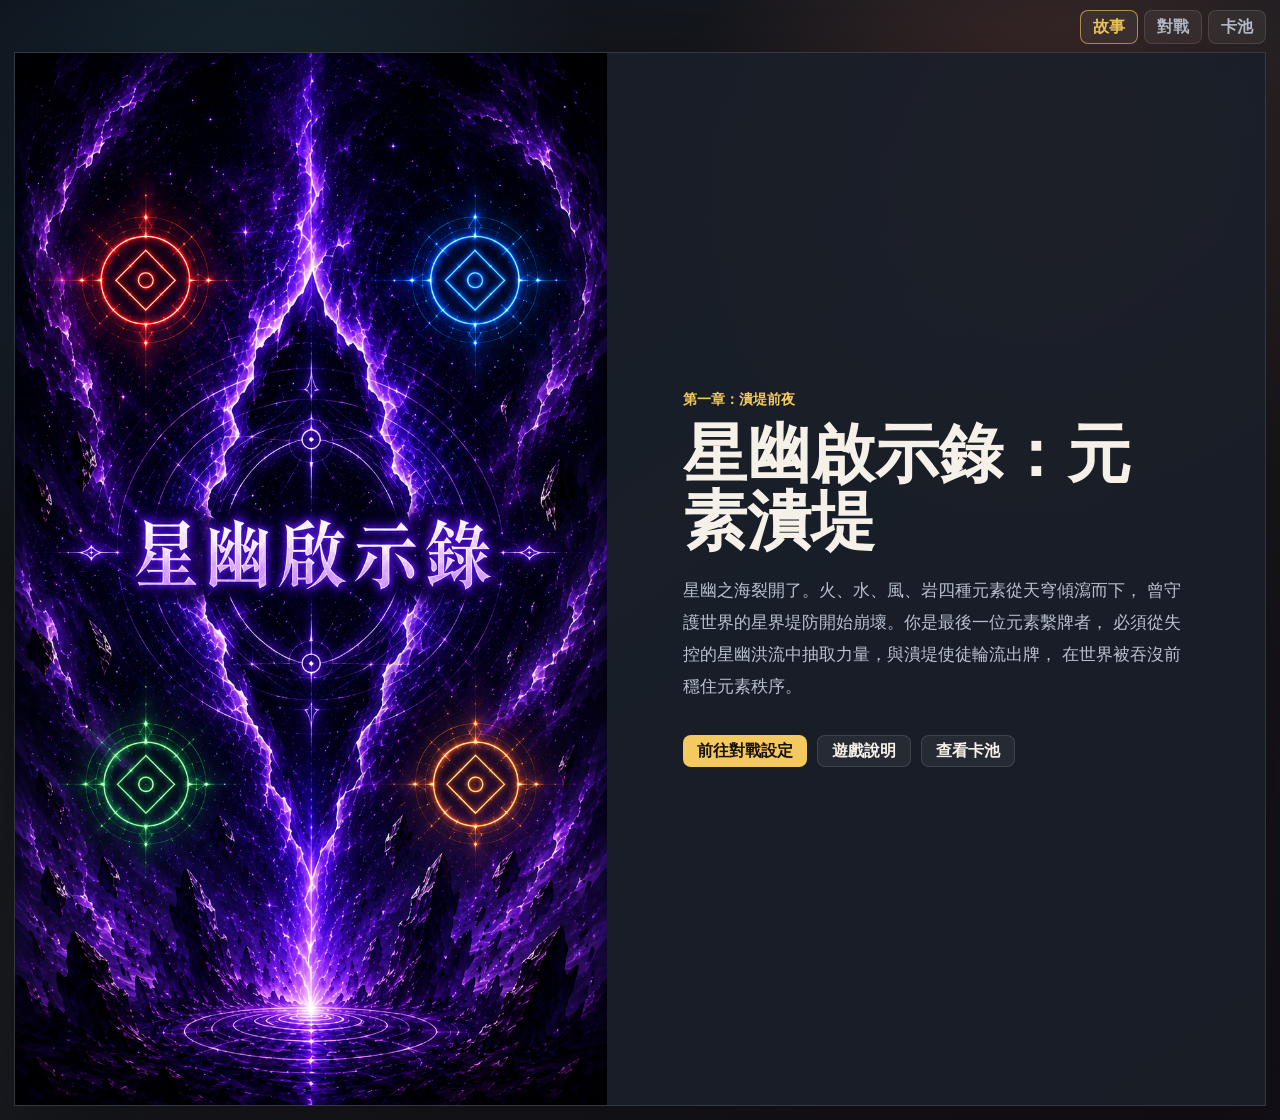
==== commit d416d48e: "Add files via upload" ====
--- a/index.html
+++ b/index.html
@@ -28,7 +28,7 @@
             在世界被吞沒前穩住元素秩序。
           </p>
           <div class="story-actions">
-            <button class="primary-button" id="beginButton">開始抽牌</button>
+            <button class="primary-button" id="beginButton">前往對戰設定</button>
             <button class="ghost-button" id="rulesButton" type="button">遊戲說明</button>
             <button class="ghost-button" data-view="libraryPanel">查看卡池</button>
           </div>
@@ -48,21 +48,34 @@
           <div class="rules-content">
             <section>
               <h3>勝利目標</h3>
-              <p>玩家與潰堤使徒輪流出牌，將對方生命壓到 0。角色有兩個階段：第一階段被擊破後會轉入神獸型態並恢復 15 點生命；第二階段再次被擊破才會真正落敗。</p>
+              <p>玩家與潰堤使徒輪流出牌。雙方使者以 50 點生命開始，並各有兩階段生命：第一階段被擊破後轉入神獸融合型態並恢復 15 點生命；第二階段再次被擊破才會落敗。</p>
             </section>
 
             <section>
               <h3>開局與抽牌</h3>
-              <p>開局先選一位元素使者，再抽 5 張起手牌。起手牌只會出現普通戰鬥卡，不會抽到神獸卡或元素使卡。第一輪 5 張手牌打完後，補牌會改為每次 2 張。</p>
+              <p>正式規則以 40 張牌組為基準；此原型每局從卡池隨機組成 30 張起始牌庫。開局選一位元素使者並抽 5 張起手牌。每打出一張牌，從自己的牌庫補抽 1 張，手牌最多維持 5 張；牌庫抽空後停止補牌。神獸與使者卡不會出現在起手牌。</p>
             </section>
 
             <section>
               <h3>牌池階段</h3>
               <ul>
                 <li>起手階段：只會抽到普通戰鬥卡。</li>
-                <li>第一輪手牌打完後：神獸型態卡會混入雙方牌堆。</li>
+                <li>雙方各打出 5 張牌後：神獸型態卡會混入雙方牌堆。</li>
                 <li>召喚元素使後：元素使卡會混入雙方牌堆。</li>
+                <li>古龍遺跡與星霄聖海冒險者自開局即可抽取。</li>
               </ul>
+            </section>
+
+            <section>
+              <h3>冒險者小隊</h3>
+              <p>開局選擇自己的小隊，電腦會使用另一隊。每名本隊冒險者每局最多一張，並可從對方小隊招募一名外援（外援也只放入一張）；通用卡仍可共用。選隊與外援後按「從卡池抽 5 張牌」開始本局。</p>
+              <h4>古龍遺跡｜原初守護同盟</h4>
+              <p>穿梭太古龍骨遺跡的荒野獵人，運用龍骨、熔岩與古龍詛咒，協助土與水元素使者守住防線。成員：英格瓦・龍心（護衛）、格里姆・破裂之鱗（近戰）、阿斯特麗德・龍怒（遠程）、法芙娜・暗瞳（詛咒）、弗蕾亞・龍脈（治療護佑）。</p>
+              <p><strong>龍痕狩獵：</strong>每打出第二張本隊冒險者，該牌力量 +3，並獲得 2 點護盾。</p>
+              <h4>星霄聖海｜獨立中立勢力</h4>
+              <p>以星辰與深海力量調和元素、穩定世界大壩的觀星調律者。成員：奧萊恩・瓦爾哈特（護衛）、卡爾斯・虛空之痕（近戰）、賽琳娜・斯特拉利斯（遠程）、伊莉絲・艾克莉絲（詛咒）、柯蕾特・萊拉（治療護佑）。</p>
+              <p><strong>星軌調律：</strong>連續打出不同元素的本隊冒險者時，後打出的牌額外獲得 2 點護盾；相同元素會中斷連攜。</p>
+              <p>外援不觸發本隊連攜；玩家可自行挑選外援，電腦會從玩家小隊隨機招募一人。卡池中的冒險者卡可點擊播放專屬展示影片。</p>
             </section>
 
             <section>
@@ -72,22 +85,22 @@
 
             <section>
               <h3>元素共鳴</h3>
-              <p>打出與目前元素使者同屬性的牌會累積 1 點共鳴；星幽與崩壞卡也會提供通用共鳴。共鳴達到 2 / 2 後，可以使用「召喚元素使」。</p>
+              <p>打出與目前元素使者同屬性的牌會累積 1 點共鳴；星幽與崩壞卡也會提供通用共鳴。正式規則共鳴上限為 10；原型門檻為 5。滿載後可無視消耗召喚神獸並觸發元素羈絆。</p>
             </section>
 
             <section>
               <h3>召喚元素使</h3>
-              <p>召喚元素使會把元素使卡混入雙方牌堆，之後補牌才有機會抽到元素使卡。召喚時也會觸發該元素使的輔助效果，例如回復、護盾或反噬。</p>
+              <p>原型的「召喚元素使」按鈕代表共鳴召喚：展示所選使者與其神獸羈絆，並將使者卡加入牌堆；召喚時也會觸發該使者的回復、護盾或反噬效果。</p>
             </section>
 
             <section>
               <h3>神獸型態卡</h3>
-              <p>神獸卡不是起手牌。必須等第一輪手牌打完後，神獸型態卡才會進入牌堆。抽到神獸卡後可以像一般卡牌一樣打出，通常擁有較高力量或更強的附加效果。</p>
+              <p>神獸卡不是起手牌，雙方各打出 5 張牌後才會加入牌堆。正式規則中，共鳴滿載可無視消耗召喚神獸；原型把神獸卡作為第二階段牌池內容，抽到後可直接打出。</p>
             </section>
 
             <section>
               <h3>結束回合、虛無與狂暴</h3>
-              <p>沒有想出的牌時可以結束回合。牌堆與手牌都耗盡時會進入虛無吞噬，每輪受到逐步增加的不可防禦傷害。第 8 回合起進入元素狂暴，雙方每回合都會受到 4 點不可防禦傷害。</p>
+              <p>沒有想出的牌時可以結束回合。牌堆與手牌都耗盡時進入虛無吞噬，每回合承受逐層遞增且不可防禦的傷害。正式規則第 15 回合起進入全域狂暴；此原型仍以每回合 4 點傷害快速呈現終局壓力。</p>
             </section>
           </div>
         </div>
@@ -98,6 +111,11 @@
           <div>
             <p class="kicker">星幽裂隙戰</p>
             <h2>輪流出卡，壓制潰堤</h2>
+          </div>
+          <div class="deck-strip" aria-label="牌堆狀態">
+            <span>玩家牌堆 <strong id="playerDeckCount">0</strong></span>
+            <span>電腦牌堆 <strong id="enemyDeckCount">0</strong></span>
+            <span>卡池卡種 <strong id="poolCount">0</strong></span>
           </div>
           <div class="header-actions">
             <button class="ghost-button" id="restartButton">重新開始</button>
@@ -116,11 +134,16 @@
               <div class="envoy-buttons" id="envoyButtons"></div>
             </section>
 
-            <div class="deck-strip" aria-label="牌堆狀態">
-              <span>玩家牌堆 <strong id="playerDeckCount">0</strong></span>
-              <span>電腦牌堆 <strong id="enemyDeckCount">0</strong></span>
-              <span>卡池種類 <strong id="poolCount">0</strong></span>
-            </div>
+            <section class="squad-setup" aria-label="小隊與外援選擇">
+              <div class="squad-setup__heading">
+                <strong>冒險者小隊</strong>
+                <span id="squadMatchup">電腦將派出另一支小隊</span>
+              </div>
+              <div class="squad-choices" id="squadButtons"></div>
+              <label class="guest-select" for="guestSelect">招募外援
+                <select id="guestSelect"></select>
+              </label>
+            </section>
 
             <div class="battle-meters" aria-label="戰局狀態">
               <article>
@@ -198,6 +221,14 @@
       </section>
     </main>
 
+    <section class="card-cinematic" id="cardCinematic" aria-hidden="true" aria-label="卡牌登場影片">
+      <div class="card-cinematic__backdrop"></div>
+      <div class="card-cinematic__frame" role="dialog" aria-modal="true" aria-label="卡牌登場影片">
+        <video class="card-cinematic__video" id="cardCinematicVideo" playsinline muted></video>
+        <button class="card-cinematic__close" id="cardCinematicClose" type="button" aria-label="略過影片">略過</button>
+      </div>
+    </section>
+
     <script src="data/cardPool.js"></script>
     <script src="script.js"></script>
   </body>
--- a/styles.css
+++ b/styles.css
@@ -515,6 +515,39 @@
   background: #0d1018;
 }
 
+.card-art--placeholder {
+  display: flex;
+  flex-direction: column;
+  justify-content: flex-end;
+  gap: 8px;
+  padding: 18px;
+  box-sizing: border-box;
+  color: #fff5df;
+  background:
+    radial-gradient(circle at 75% 20%, rgba(255, 220, 150, 0.35), transparent 30%),
+    linear-gradient(155deg, rgba(15, 24, 38, 0.2), #111722 72%);
+  border-bottom: 2px solid rgba(255, 255, 255, 0.12);
+}
+
+.card-art--placeholder strong {
+  font-size: 1.1rem;
+  line-height: 1.35;
+}
+
+.card-art--placeholder small {
+  color: #d1c6ad;
+  line-height: 1.4;
+}
+
+.card-art--placeholder span {
+  align-self: flex-start;
+  padding: 4px 8px;
+  border-radius: 999px;
+  background: rgba(8, 12, 20, 0.58);
+  color: #efd9ac;
+  font-size: 0.75rem;
+}
+
 .card-caption {
   display: grid;
   gap: 8px;
@@ -1151,13 +1184,46 @@
 }
 
 .battle-panel .battle-header {
+  display: grid;
+  grid-template-columns: minmax(0, 1fr) auto auto;
+  align-items: center;
+  gap: 14px;
   margin-bottom: 14px;
-  align-items: flex-start;
 }
 
 .battle-panel .battle-header h2 {
   color: #d5d9e9;
   font-weight: 700;
+}
+
+.battle-panel .battle-header .deck-strip {
+  display: grid;
+  grid-template-columns: repeat(3, minmax(92px, auto));
+  gap: 7px;
+  margin: 0;
+  padding: 0;
+  border: 0;
+  background: transparent;
+  box-shadow: none;
+}
+
+.battle-panel .battle-header .deck-strip span {
+  display: flex;
+  align-items: center;
+  justify-content: space-between;
+  gap: 8px;
+  min-height: 34px;
+  border: 1px solid rgba(236, 215, 178, 0.16);
+  border-left: 3px solid rgba(244, 201, 93, 0.34);
+  border-radius: 6px;
+  padding: 5px 8px;
+  color: var(--muted);
+  background: rgba(18, 18, 31, 0.5);
+  white-space: nowrap;
+}
+
+.battle-panel .battle-header .deck-strip strong {
+  color: #f4c95d;
 }
 
 .battle-layout {
@@ -1190,6 +1256,7 @@
 }
 
 .battle-sidebar .envoy-select,
+.battle-sidebar .squad-setup,
 .battle-sidebar .deck-strip,
 .battle-sidebar .battle-meters {
   margin-top: 0;
@@ -1225,6 +1292,63 @@
   grid-template-columns: repeat(3, minmax(0, 1fr));
   gap: 10px;
   justify-content: stretch;
+}
+
+.battle-sidebar .squad-setup {
+  gap: 6px;
+  margin: 0;
+  padding: 8px;
+}
+
+.battle-sidebar .squad-setup__heading {
+  display: grid;
+  gap: 2px;
+}
+
+.battle-sidebar .squad-setup__heading strong {
+  font-size: 0.82rem;
+}
+
+.battle-sidebar .squad-setup__heading span {
+  overflow: hidden;
+  font-size: 0.68rem;
+  text-align: left;
+  text-overflow: ellipsis;
+  white-space: nowrap;
+}
+
+.battle-sidebar .squad-choices {
+  grid-template-columns: 1fr;
+  gap: 5px;
+}
+
+.battle-sidebar .squad-choice {
+  grid-template-columns: minmax(0, 1fr) auto;
+  align-items: center;
+  gap: 6px;
+  padding: 6px 7px;
+}
+
+.battle-sidebar .squad-choice strong {
+  font-size: 0.76rem;
+}
+
+.battle-sidebar .squad-choice small {
+  font-size: 0.65rem;
+  text-align: right;
+}
+
+.battle-sidebar .guest-select {
+  gap: 6px;
+  font-size: 0.7rem;
+}
+
+.battle-sidebar .guest-select select {
+  min-width: 0;
+  max-width: 68%;
+  min-height: 30px;
+  padding: 3px 5px;
+  font-size: 0.68rem;
 }
 
 .battle-sidebar .envoy-button {
@@ -1255,7 +1379,8 @@
 .battle-arena {
   position: relative;
   display: grid;
-  grid-template-rows: minmax(84px, 108px) minmax(132px, 0.62fr) auto auto minmax(230px, 1.38fr);
+  grid-template-rows: minmax(84px, 108px) minmax(132px, auto) auto auto auto;
+  align-content: start;
   gap: 10px;
   overflow: hidden;
   border-radius: 8px;
@@ -1374,13 +1499,99 @@
 }
 
 .battle-panel .player-zone {
-  align-self: end;
+  align-self: start;
   overflow: hidden;
   min-height: 224px;
 }
 
 .battle-panel .player-zone .zone-title {
   margin-bottom: 8px;
+}
+
+.squad-setup {
+  display: grid;
+  gap: 7px;
+  margin-bottom: 8px;
+  border: 1px solid rgba(236, 215, 178, 0.16);
+  border-radius: 7px;
+  padding: 8px;
+  background: rgba(18, 18, 31, 0.62);
+}
+
+.squad-setup__heading {
+  display: flex;
+  align-items: baseline;
+  justify-content: space-between;
+  gap: 8px;
+}
+
+.squad-setup__heading strong {
+  font-size: 0.86rem;
+}
+
+.squad-setup__heading span {
+  color: var(--muted);
+  font-size: 0.72rem;
+  text-align: right;
+}
+
+.squad-choices {
+  display: grid;
+  grid-template-columns: repeat(2, minmax(0, 1fr));
+  gap: 7px;
+}
+
+.squad-choice {
+  display: grid;
+  gap: 3px;
+  min-width: 0;
+  border: 1px solid var(--line);
+  border-radius: 6px;
+  padding: 6px 8px;
+  background: rgba(255, 255, 255, 0.04);
+  text-align: left;
+}
+
+.squad-choice strong {
+  font-size: 0.8rem;
+}
+
+.squad-choice small {
+  color: var(--muted);
+  font-size: 0.7rem;
+}
+
+.squad-choice.is-active {
+  border-color: rgba(244, 201, 93, 0.78);
+  background: rgba(244, 201, 93, 0.1);
+}
+
+.squad-choice:disabled {
+  cursor: default;
+}
+
+.guest-select {
+  display: flex;
+  align-items: center;
+  justify-content: space-between;
+  gap: 10px;
+  color: var(--muted);
+  font-size: 0.76rem;
+}
+
+.guest-select select {
+  max-width: 58%;
+  min-height: 32px;
+  border: 1px solid var(--line);
+  border-radius: 5px;
+  padding: 4px 8px;
+  color: var(--text);
+  background: #171d29;
+  font: inherit;
+}
+
+.guest-select select:disabled {
+  opacity: 0.8;
 }
 
 .battle-panel .hand {
@@ -1438,6 +1649,19 @@
     grid-template-columns: 92px minmax(0, 1fr);
   }
 
+  .battle-sidebar .squad-setup {
+    padding: 7px;
+  }
+
+  .battle-sidebar .squad-choice {
+    grid-template-columns: 1fr;
+    gap: 2px;
+  }
+
+  .battle-sidebar .squad-choice small {
+    text-align: left;
+  }
+
   .battle-arena {
     min-height: 720px;
   }
@@ -1482,5 +1706,560 @@
     flex-basis: auto;
   }
 }
+
+/* Mobile battle surface: two-column combat HUD with a full-width hand tray. */
+@media (max-width: 820px) {
+  body {
+    background:
+      linear-gradient(180deg, rgba(6, 8, 18, 0.28), rgba(8, 9, 18, 0.76)),
+      url("source-materials/images/ui/battle-rift-arena.png") center / cover fixed;
+  }
+
+  .game-shell {
+    width: 100%;
+    min-height: 100vh;
+    padding: 0;
+    gap: 0;
+  }
+
+  .top-nav {
+    position: sticky;
+    top: 0;
+    z-index: 12;
+    padding: 8px;
+    background: rgba(12, 14, 24, 0.82);
+    backdrop-filter: blur(10px);
+  }
+
+  .nav-button {
+    min-height: 34px;
+    padding: 0 10px;
+    font-size: 0.9rem;
+  }
+
+  .battle-panel {
+    min-height: calc(100vh - 50px);
+    height: auto;
+    border: 0;
+    border-radius: 0;
+    padding: 8px;
+    overflow: visible;
+    background:
+      linear-gradient(180deg, rgba(9, 12, 28, 0.28), rgba(7, 8, 17, 0.68)),
+      url("source-materials/images/ui/battle-rift-arena.png") center / cover no-repeat;
+    box-shadow: none;
+  }
+
+  .battle-panel::before {
+    background:
+      radial-gradient(circle at 60% 34%, rgba(121, 91, 190, 0.18), transparent 30%),
+      linear-gradient(90deg, rgba(8, 10, 22, 0.22), transparent 45%, rgba(8, 10, 22, 0.24));
+  }
+
+  .battle-panel .battle-header {
+    display: grid;
+    grid-template-columns: minmax(0, 1fr) auto;
+    align-items: start;
+    gap: 8px;
+    margin-bottom: 8px;
+  }
+
+  .battle-panel .battle-header .deck-strip {
+    grid-column: 1 / -1;
+    grid-row: 2;
+    grid-template-columns: repeat(3, minmax(0, 1fr));
+    gap: 5px;
+  }
+
+  .battle-panel .battle-header .deck-strip span {
+    min-width: 0;
+    gap: 4px;
+    padding: 5px 6px;
+    font-size: 0.72rem;
+  }
+
+  .battle-panel .battle-header .kicker {
+    margin-bottom: 2px;
+    font-size: 0.78rem;
+  }
+
+  .battle-panel .battle-header h2 {
+    font-size: 1.02rem;
+    line-height: 1.2;
+  }
+
+  .battle-panel .header-actions {
+    margin: 0;
+  }
+
+  .battle-panel .primary-button,
+  .battle-panel .ghost-button {
+    min-height: 34px;
+    padding: 0 11px;
+    font-size: 0.9rem;
+  }
+
+  .battle-layout {
+    display: grid;
+    grid-template-areas:
+      "sidebar enemy"
+      "sidebar duel"
+      "sidebar score"
+      "sidebar actions"
+      "hand hand";
+    grid-template-columns: minmax(136px, 38%) minmax(0, 1fr);
+    grid-auto-rows: auto;
+    align-items: start;
+    gap: 6px;
+    min-height: 0;
+  }
+
+  .battle-panel .battle-header .deck-strip {
+    grid-row: 2;
+  }
+
+  .battle-arena {
+    display: contents;
+  }
+
+  .battle-arena::before {
+    content: none;
+  }
+
+  .battle-sidebar {
+    grid-area: sidebar;
+    gap: 7px;
+    padding: 8px;
+    border-radius: 8px;
+  }
+
+  .battle-sidebar .envoy-select {
+    display: grid;
+    grid-template-columns: 1fr;
+    gap: 7px;
+    padding: 8px;
+  }
+
+  .battle-sidebar .envoy-portrait {
+    display: none;
+  }
+
+  .battle-sidebar .envoy-info .kicker {
+    margin-bottom: 3px;
+    font-size: 0.74rem;
+  }
+
+  .battle-sidebar .envoy-info strong {
+    font-size: 0.98rem;
+    line-height: 1.25;
+  }
+
+  .battle-sidebar .envoy-info #selectedEnvoyEffect {
+    max-height: 96px;
+    overflow-y: auto;
+    font-size: 0.76rem;
+    line-height: 1.5;
+  }
+
+  .battle-sidebar .envoy-buttons {
+    grid-template-columns: repeat(3, minmax(0, 1fr));
+    gap: 7px;
+  }
+
+  .battle-sidebar .envoy-button {
+    min-width: 0;
+    border-radius: 8px;
+  }
+
+  .battle-sidebar .deck-strip,
+  .battle-sidebar .battle-meters {
+    gap: 6px;
+    padding: 7px;
+  }
+
+  .battle-sidebar .deck-strip span,
+  .battle-sidebar .battle-meters article {
+    min-height: 30px;
+    padding: 5px 7px;
+    font-size: 0.78rem;
+  }
+
+  .battle-sidebar .battle-meters {
+    grid-template-columns: 1fr;
+  }
+
+  .battle-panel .enemy-zone,
+  .battle-panel .duel-line,
+  .battle-panel .scoreboard,
+  .battle-panel .special-actions {
+    grid-column: auto;
+  }
+
+  .battle-panel .enemy-zone {
+    grid-area: enemy;
+  }
+
+  .battle-panel .duel-line {
+    grid-area: duel;
+  }
+
+  .battle-panel .scoreboard {
+    grid-area: score;
+  }
+
+  .battle-panel .special-actions {
+    grid-area: actions;
+  }
+
+  .battle-panel .enemy-zone {
+    padding: 8px;
+    min-height: 0;
+  }
+
+  .battle-panel .zone h3 {
+    margin-bottom: 5px;
+    font-size: 0.82rem;
+  }
+
+  .battle-panel .enemy-hand {
+    display: flex;
+    min-height: 54px;
+    justify-content: flex-start;
+    gap: 6px;
+    overflow-x: auto;
+    overflow-y: hidden;
+    padding: 0 2px 2px;
+  }
+
+  .battle-panel .enemy-hand .card-back {
+    flex: 0 0 clamp(42px, 15vw, 62px);
+    width: auto;
+    min-height: clamp(50px, 16vw, 66px);
+    margin-left: 0;
+    transform: none;
+  }
+
+  .battle-panel .enemy-hand .card-back:first-child {
+    margin-left: 0;
+    transform: none;
+  }
+
+  .battle-panel .enemy-hand .card-back:nth-child(3) {
+    transform: none;
+  }
+
+  .battle-panel .enemy-hand .card-back:nth-child(4),
+  .battle-panel .enemy-hand .card-back:nth-child(5) {
+    transform: none;
+  }
+
+  .battle-panel .duel-line {
+    display: grid;
+    grid-template-columns: minmax(0, 0.72fr) minmax(96px, 1fr) minmax(0, 0.72fr);
+    align-items: stretch;
+    gap: 5px;
+  }
+
+  .battle-panel .played-card,
+  .battle-panel .round-log {
+    min-height: 108px;
+    height: 100%;
+    padding: 7px;
+    font-size: 0.78rem;
+  }
+
+  .battle-panel .played-card {
+    align-content: center;
+  }
+
+  .battle-panel .played-card .card-frame {
+    max-width: 86px;
+  }
+
+  .battle-panel .played-card .card-art {
+    height: 72px;
+  }
+
+  .battle-panel .played-card .card-caption {
+    gap: 3px;
+    padding: 6px;
+  }
+
+  .battle-panel .played-card .card-caption strong,
+  .battle-panel .played-card .card-caption p {
+    font-size: 0.68rem;
+    line-height: 1.25;
+  }
+
+  .battle-panel .played-card .card-caption em,
+  .battle-panel .played-card .card-caption span {
+    font-size: 0.62rem;
+  }
+
+  .battle-panel .round-log {
+    max-height: none;
+    overflow-y: auto;
+    line-height: 1.45;
+  }
+
+  .battle-panel .scoreboard {
+    display: grid;
+    grid-template-columns: minmax(62px, 0.72fr) minmax(110px, 1fr) minmax(62px, 0.72fr);
+    align-items: center;
+    gap: 6px;
+    margin: 0;
+  }
+
+  .battle-panel .fighter,
+  .battle-panel .turn-status {
+    min-height: 58px;
+    padding: 7px;
+  }
+
+  .battle-panel .fighter {
+    width: 100%;
+  }
+
+  .battle-panel .fighter strong {
+    font-size: 1.5rem;
+    line-height: 1;
+  }
+
+  .battle-panel .fighter span,
+  .battle-panel .fighter small {
+    font-size: 0.72rem;
+  }
+
+  .battle-panel .turn-status {
+    font-size: 0.88rem;
+    line-height: 1.35;
+    text-align: center;
+  }
+
+  .battle-panel .special-actions {
+    display: grid;
+    grid-template-columns: 1fr 1fr;
+    gap: 7px;
+    padding: 8px;
+  }
+
+  .battle-panel .special-actions span {
+    grid-column: 1 / -1;
+    justify-self: stretch;
+    font-size: 0.76rem;
+    line-height: 1.35;
+    text-align: center;
+  }
+
+  .battle-panel .player-zone {
+    grid-area: hand;
+    min-height: 0;
+    margin-top: 0;
+    padding: 8px;
+    overflow: hidden;
+  }
+
+  .battle-panel .player-zone .zone-title {
+    display: grid;
+    grid-template-columns: minmax(0, 1fr) auto;
+    align-items: center;
+    gap: 8px;
+    margin-bottom: 4px;
+  }
+
+  .battle-panel .player-zone .zone-title h3 {
+    margin: 0;
+    font-size: 0.86rem;
+  }
+
+  .battle-panel .hand {
+    display: flex;
+    min-height: 156px;
+    gap: 8px;
+    align-items: flex-end;
+    overflow-x: auto;
+    overflow-y: hidden;
+    padding: 8px 4px 6px;
+    scrollbar-width: thin;
+  }
+
+  .battle-panel .hand .card {
+    flex: 0 0 clamp(112px, 30vw, 148px);
+    width: auto;
+    margin-left: 0;
+    transform: none;
+  }
+
+  .battle-panel .hand .card:first-child {
+    margin-left: 0;
+    transform: none;
+  }
+
+  .battle-panel .hand .card:nth-child(odd) {
+    transform: none;
+  }
+
+  .battle-panel .hand .card:nth-child(even) {
+    transform: none;
+  }
+
+  .battle-panel .hand .card-art {
+    height: 86px;
+  }
+
+  .battle-panel .hand .card-caption {
+    gap: 4px;
+    padding: 7px;
+  }
+
+  .battle-panel .hand .card-caption strong {
+    font-size: 0.8rem;
+    line-height: 1.25;
+  }
+
+  .battle-panel .hand .card-caption p {
+    display: none;
+  }
+
+  .battle-panel .hand .card-caption em {
+    font-size: 0.72rem;
+    line-height: 1.25;
+  }
+
+  .battle-panel button.card:hover,
+  .battle-panel button.card:focus-visible {
+    transform: translateY(-8px);
+  }
+}
+
+@media (max-width: 430px) {
+  .battle-layout {
+    grid-template-columns: minmax(126px, 37%) minmax(0, 1fr);
+    gap: 6px;
+  }
+
+  .battle-sidebar {
+    padding: 6px;
+  }
+
+  .battle-sidebar .envoy-select,
+  .battle-sidebar .deck-strip,
+  .battle-sidebar .battle-meters {
+    padding: 6px;
+  }
+
+  .battle-sidebar .envoy-info #selectedEnvoyEffect {
+    max-height: 78px;
+  }
+
+  .battle-sidebar .envoy-buttons {
+    gap: 5px;
+  }
+
+  .battle-panel .duel-line {
+    grid-template-columns: 0.64fr minmax(84px, 1fr) 0.64fr;
+  }
+
+  .battle-panel .played-card,
+  .battle-panel .round-log {
+    min-height: 104px;
+    padding: 6px;
+  }
+
+  .battle-panel .played-card .card-frame {
+    max-width: 74px;
+  }
+
+  .battle-panel .played-card .card-art {
+    height: 60px;
+  }
+
+  .battle-panel .scoreboard {
+    grid-template-columns: minmax(54px, 0.64fr) minmax(88px, 1fr) minmax(54px, 0.64fr);
+  }
+
+  .battle-panel .fighter strong {
+    font-size: 1.32rem;
+  }
+
+  .battle-panel .turn-status {
+    font-size: 0.8rem;
+  }
+
+  .battle-panel .hand .card {
+    flex-basis: 108px;
+  }
+}
+
+.card-cinematic {
+  position: fixed;
+  z-index: 1000;
+  inset: 0;
+  display: grid;
+  place-items: center;
+  padding: 20px;
+  opacity: 0;
+  visibility: hidden;
+  pointer-events: none;
+  transition: opacity 180ms ease, visibility 180ms ease;
+}
+
+.card-cinematic.is-visible {
+  opacity: 1;
+  visibility: visible;
+  pointer-events: auto;
+}
+
+.card-cinematic__backdrop {
+  position: absolute;
+  inset: 0;
+  background: rgb(3 6 18 / 78%);
+  backdrop-filter: blur(5px);
+}
+
+.card-cinematic__frame {
+  position: relative;
+  width: min(500px, calc((100vh - 40px) * 2 / 3), calc(100vw - 40px));
+  aspect-ratio: 2 / 3;
+  overflow: hidden;
+  border: 2px solid rgb(190 222 255 / 88%);
+  border-radius: 14px;
+  background: #070b18;
+  box-shadow: 0 0 48px rgb(115 194 255 / 45%), 0 20px 55px rgb(0 0 0 / 65%);
+}
+
+.card-cinematic__video {
+  display: block;
+  width: 100%;
+  height: 100%;
+  object-fit: cover;
+}
+
+.card-cinematic__close {
+  position: absolute;
+  top: 12px;
+  right: 12px;
+  border: 1px solid rgb(255 255 255 / 70%);
+  border-radius: 999px;
+  padding: 7px 12px;
+  color: #fff;
+  background: rgb(5 10 26 / 75%);
+  font: inherit;
+  cursor: pointer;
+}
+
+.card-cinematic__close:hover,
+.card-cinematic__close:focus-visible {
+  background: rgb(35 103 171 / 90%);
+}
+
+.preview-card.is-cinematic-card {
+  cursor: pointer;
+}
+
+.preview-card.is-cinematic-card:focus-visible {
+  outline: 3px solid #a8e8ff;
+  outline-offset: 4px;
+}
 
 
